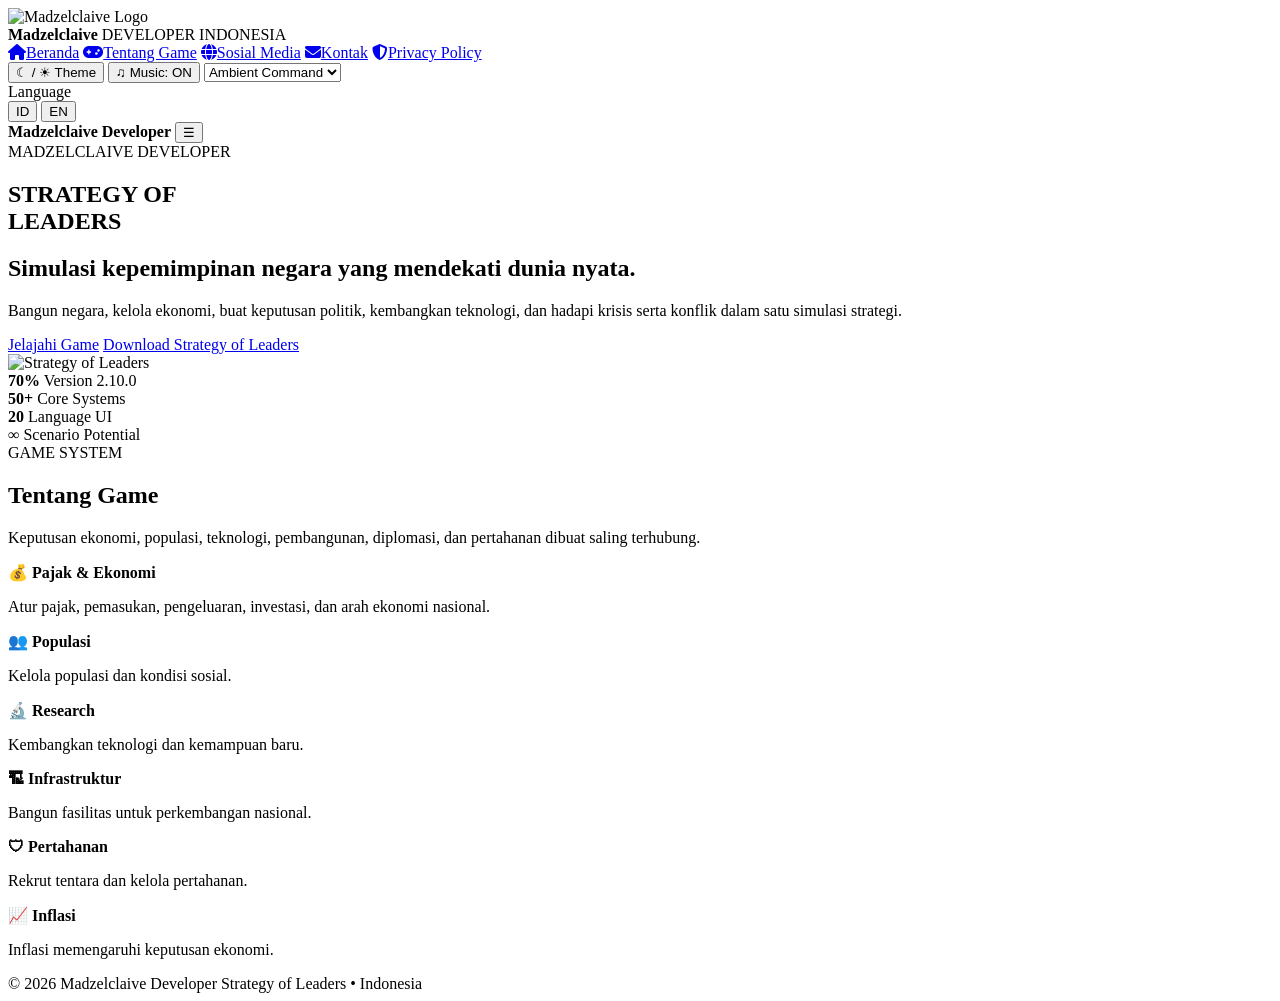
==== index.html @ ca3bf8fb "Add files via upload" ====
<!DOCTYPE html>
<html lang="id">
<head>
    <meta charset="utf-8">
    <meta name="viewport" content="width=device-width, initial-scale=1.0">
    <meta name="theme-color" content="#05080d">
    <meta name="description" content="Madzelclaive Developer — Strategy of Leaders">
    <!-- FIX: rel icon harusnya 'icon' bukan 'stylesheet' -->
    <link rel="icon" href="md.png" type="image/png">
    
    <title>Beranda — Madzelclaive Developer</title>
    <link rel="stylesheet" href="https://cdnjs.cloudflare.com/ajax/libs/font-awesome/6.5.1/css/all.min.css">
    <link rel="stylesheet" href="style.css">
</head>
<body>

    <!-- SIDEBAR -->
    <aside class="sidebar" id="sidebar">
        <div class="brand">
            <img src="md.png" alt="Madzelclaive Logo">
            <div>
                <strong>Madzelclaive</strong>
                <span>DEVELOPER INDONESIA</span>
            </div>
        </div>

<nav class="nav">
    <a href="index.html">
      <i class="fas fa-home"></i><span>Beranda</span></a>
      
    <a href="game.html">
      <i class="fas fa-gamepad"></i><span>Tentang Game</span></a>
      
    <a href="social.html">
      <i class="fas fa-globe"></i><span>Sosial Media</span></a>
      
    <a href="contact.html">
      <i class="fas fa-envelope"></i><span>Kontak</span></a>
      
    <a href="privacy.html">
      <i class="fas fa-shield-alt"></i><span>Privacy Policy</span></a>
</nav>

        <div class="side-tools">
            <button class="tool" id="themeBtn">
                ☾ / ☀ <span>Theme</span>
            </button>
            
            <button class="tool" id="musicBtn">
                ♫ Music: ON
            </button>
            
            <select class="tool" id="musicSelect">
                <option value="assets/ambient-01.wav">Ambient Command</option>
                <option value="assets/ambient-02.wav">Strategic Horizon</option>
            </select>
            
            <div class="tool">
                <span>Language</span>
                <div class="lang">
                    <button data-lang="id">ID</button>
                    <button data-lang="en">EN</button>
                </div>
            </div>
        </div>
    </aside>

    <!-- MOBILE HEADER -->
    <div class="mobile-top">
        <strong>Madzelclaive Developer</strong>
        <button class="hamb" id="menuBtn">☰</button>
    </div>

    <!-- MAIN CONTENT -->
    <main class="main">
        <div class="page">
            
            <!-- HERO SECTION -->
            <section class="hero">
                <div class="reveal">
                    <div class="kicker">MADZELCLAIVE DEVELOPER</div>
                    <h1>STRATEGY OF<br>LEADERS</h1>
                    <h2>Simulasi kepemimpinan negara yang mendekati dunia nyata.</h2>
                    <p>
                        Bangun negara, kelola ekonomi, buat keputusan politik, kembangkan teknologi, 
                        dan hadapi krisis serta konflik dalam satu simulasi strategi.
                    </p>
               <div class="actions">
                  <a class="btn" href="game.html">Jelajahi Game</a>
                  <a  href="assets/Strategy of Leaders.apk" download class="btn secondary">
                      Download Strategy of Leaders
                  </a>
              </div>
                </div>

                <div class="reveal">
                    <img class="hero-logo" src="assets/game-logo.svg" alt="Strategy of Leaders">
                </div>
            </section>

            <!-- STATS -->
            <div class="stats reveal">
                <div class="stat">
                    <strong>70%</strong>
                    <span>Version 2.10.0</span>
                </div>
                <div class="stat">
                    <strong>50+</strong>
                    <span>Core Systems</span>
                </div>
                <div class="stat">
                    <strong>20</strong>
                    <span>Language UI</span>
                </div>
                <div class="stat">
                    <strong>∞</strong>
                    <span>Scenario Potential</span>
                </div>
            </div>

            <!-- GAME SYSTEM -->
            <section class="section reveal">
                <div class="section-head">
                    <div>
                        <div class="kicker">GAME SYSTEM</div>
                        <h2 data-i18n="game">Tentang Game</h2>
                    </div>
                    <p>
                        Keputusan ekonomi, populasi, teknologi, pembangunan, diplomasi, 
                        dan pertahanan dibuat saling terhubung.
                    </p>
                </div>

                <div class="features">
                    <div class="feature">
                        <strong>💰 Pajak & Ekonomi</strong>
                        <p>Atur pajak, pemasukan, pengeluaran, investasi, dan arah ekonomi nasional.</p>
                    </div>
                    <div class="feature">
                        <strong>👥 Populasi</strong>
                        <p>Kelola populasi dan kondisi sosial.</p>
                    </div>
                    <div class="feature">
                        <strong>🔬 Research</strong>
                        <p>Kembangkan teknologi dan kemampuan baru.</p>
                    </div>
                    <div class="feature">
                        <strong>🏗 Infrastruktur</strong>
                        <p>Bangun fasilitas untuk perkembangan nasional.</p>
                    </div>
                    <div class="feature">
                        <strong>🛡 Pertahanan</strong>
                        <p>Rekrut tentara dan kelola pertahanan.</p>
                    </div>
                    <div class="feature">
                        <strong>📈 Inflasi</strong>
                        <p>Inflasi memengaruhi keputusan ekonomi.</p>
                    </div>
                </div>
            </section>

        </div>

        <!-- FOOTER -->
        <footer class="footer">
            <span>© <span id="year"></span> Madzelclaive Developer</span>
            <span>Strategy of Leaders • Indonesia</span>
        </footer>
    </main>

    <!-- TOAST & AUDIO -->
    <div id="toast" class="toast"></div>
    <audio id="bgMusic" loop preload="auto" src="assets/ambient-01.wav"></audio>

    <script src="script.js"></script>
    <script>
  const currentPage = window.location.pathname.split("/").pop(); 
  const navLinks = document.querySelectorAll(".nav a");
  
  navLinks.forEach(link => {
    const linkPage = link.getAttribute("href");
    if(linkPage === currentPage || (currentPage === "" && linkPage === "index.html")){
      link.classList.add("active");
    }
  });

  // biar tahun footer jalan
  document.getElementById('year').textContent = new Date().getFullYear();
</script>
</body>
</html>
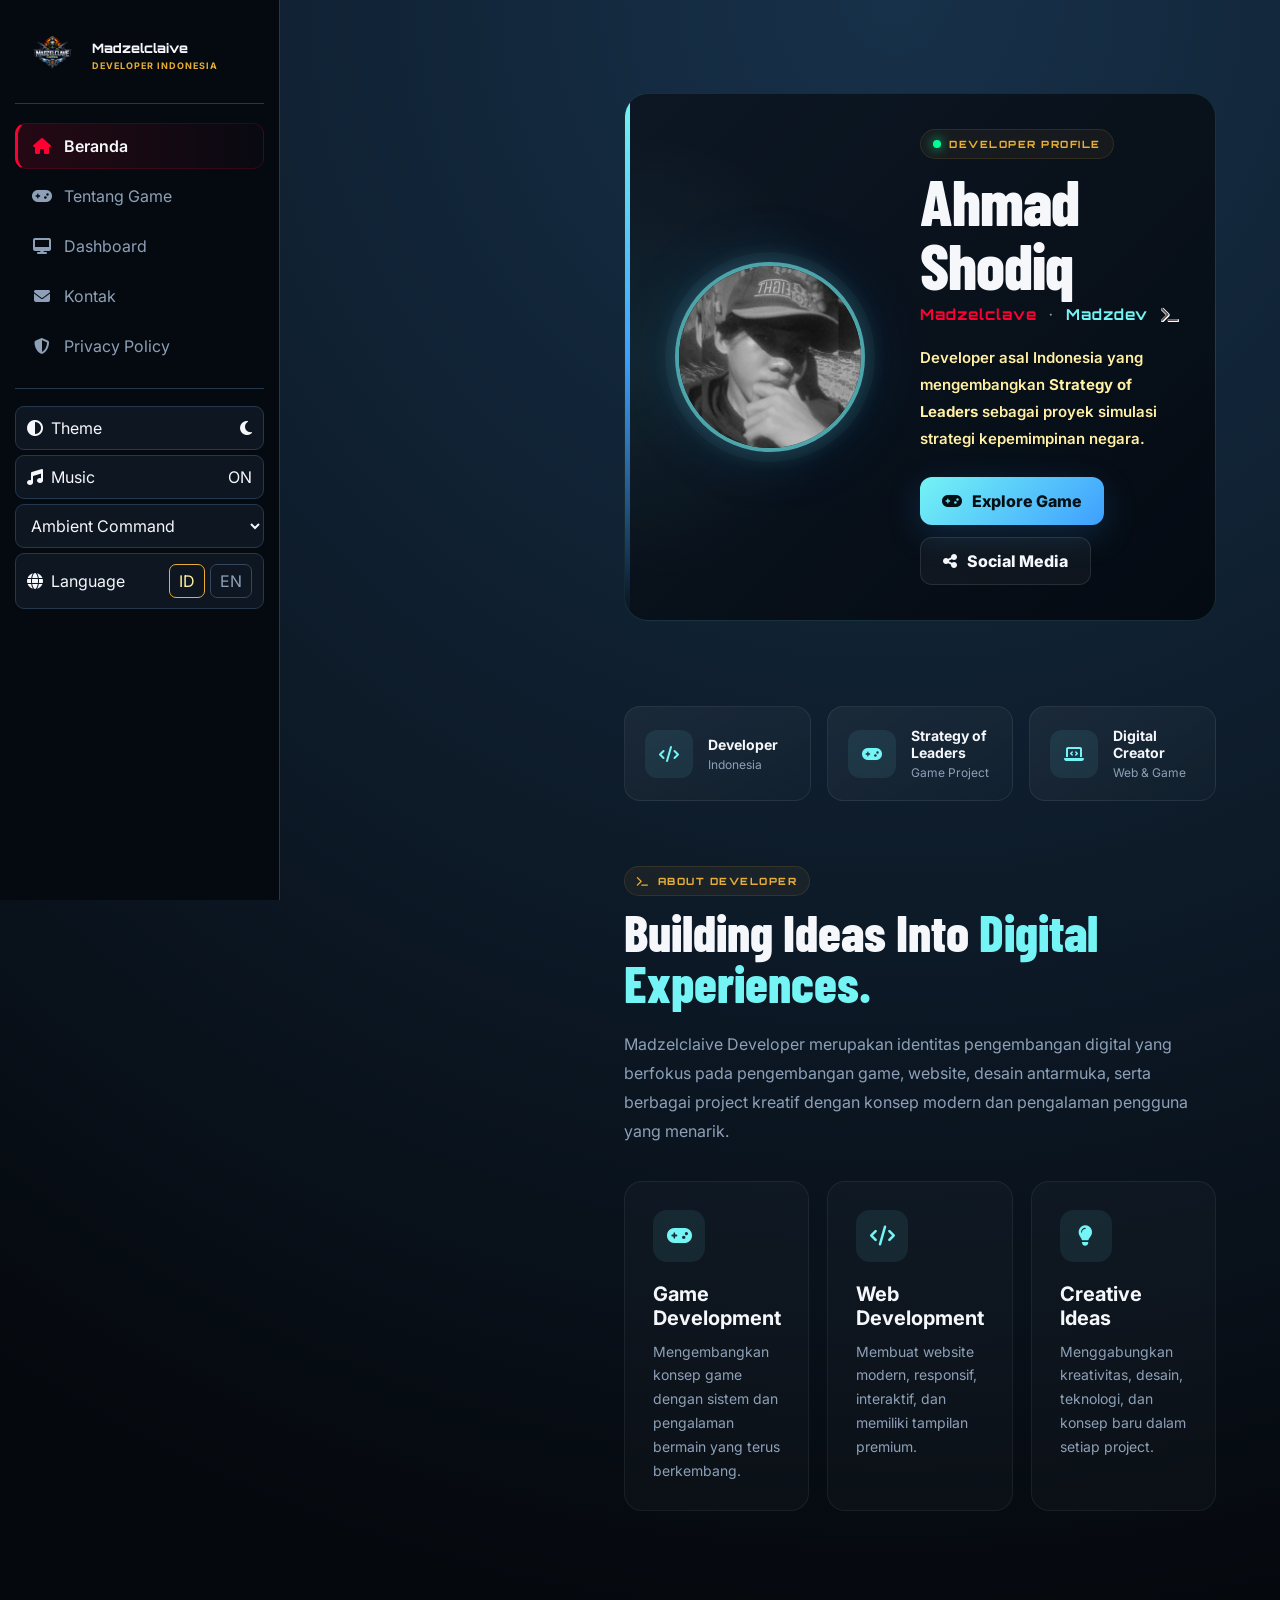
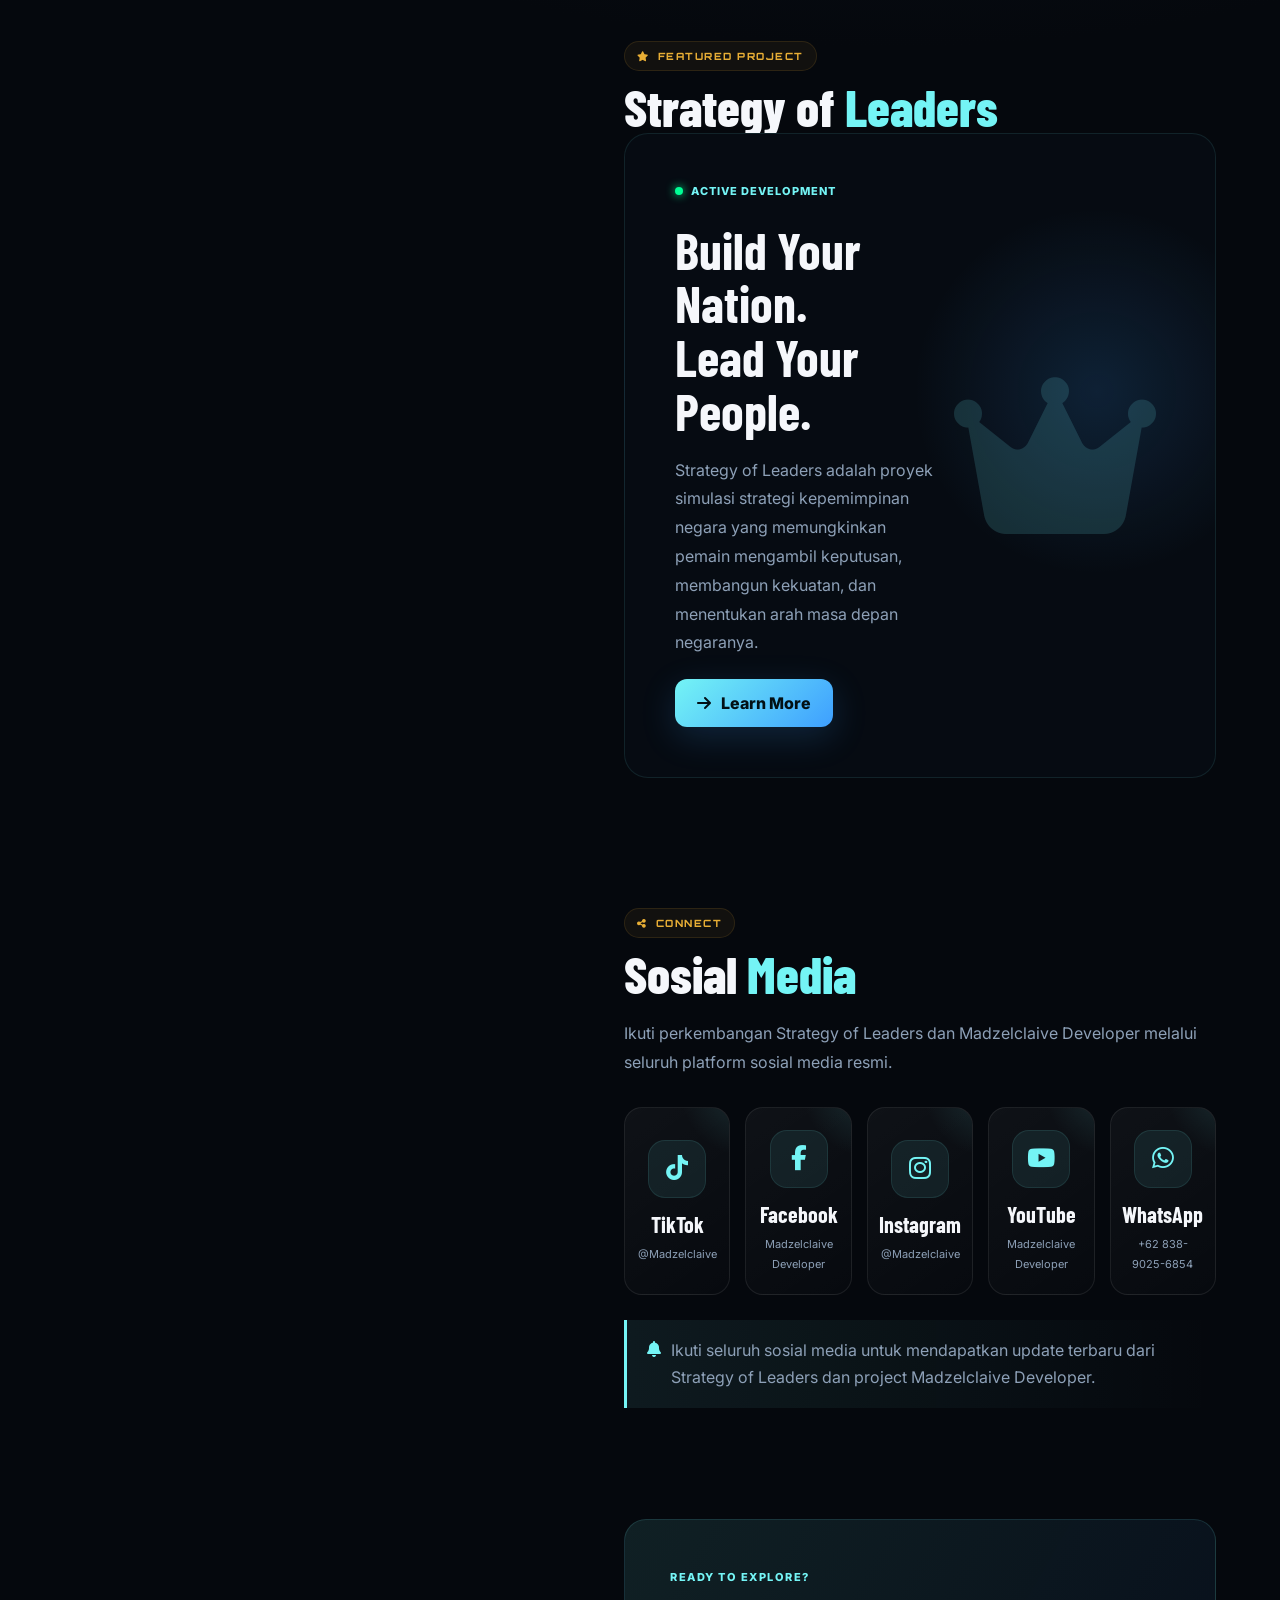
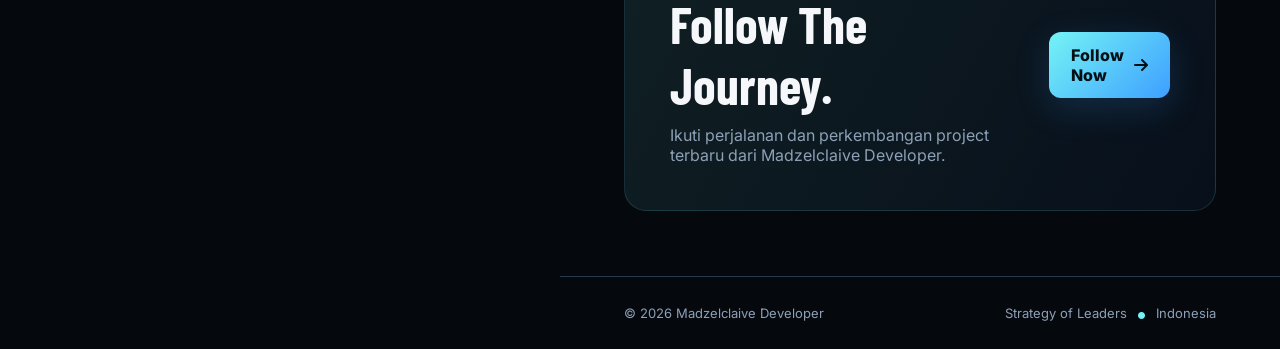
==== commit 6607acd0: "Add files via upload" ====
--- a/index.html
+++ b/index.html
@@ -1,191 +1,1105 @@
 <!DOCTYPE html>
 <html lang="id">
 <head>
+
     <meta charset="utf-8">
-    <meta name="viewport" content="width=device-width, initial-scale=1.0">
+    <meta
+        name="viewport"
+        content="width=device-width, initial-scale=1.0"
+    >
+
     <meta name="theme-color" content="#05080d">
-    <meta name="description" content="Madzelclaive Developer — Strategy of Leaders">
-    <!-- FIX: rel icon harusnya 'icon' bukan 'stylesheet' -->
-    <link rel="icon" href="md.png" type="image/png">
-    
-    <title>Beranda — Madzelclaive Developer</title>
-    <link rel="stylesheet" href="https://cdnjs.cloudflare.com/ajax/libs/font-awesome/6.5.1/css/all.min.css">
+
+    <!-- =========================
+         SEO
+    ========================== -->
+    <meta
+        name="description"
+        content="Developer asal Indonesia yang mengembangkan Strategy of Leaders sebagai proyek simulasi strategi kepemimpinan negara."
+    >
+
+    <meta
+        name="author"
+        content="Madzelclaive Developer"
+    >
+
+    <!-- =========================
+         FAVICON
+    ========================== -->
+    <link
+        rel="icon"
+        href="https://madzelclave.netlify.app/favicon.ico"
+        type="image/x-icon"
+    >
+
+    <link
+        rel="shortcut icon"
+        href="https://madzelclave.netlify.app/favicon.ico"
+        type="image/x-icon"
+    >
+
+    <link
+        rel="apple-touch-icon"
+        href="https://madzelclave.netlify.app/md.png"
+    >
+
+    <!-- =========================
+         OPEN GRAPH
+    ========================== -->
+    <meta property="og:type" content="website">
+
+    <meta
+        property="og:url"
+        content="https://madzelclave.netlify.app/"
+    >
+
+    <meta
+        property="og:title"
+        content="Madzelclaive Developer"
+    >
+
+    <meta
+        property="og:description"
+        content="Developer Strategy of Leaders - Simulasi strategi kepemimpinan negara"
+    >
+
+    <meta
+        property="og:image"
+        content="https://madzelclave.netlify.app/md.png"
+    >
+
+    <meta property="og:image:width" content="1080">
+    <meta property="og:image:height" content="1080">
+
+    <meta
+        property="og:site_name"
+        content="Madzelclaive Developer"
+    >
+
+    <!-- =========================
+         TWITTER CARD
+    ========================== -->
+    <meta
+        name="twitter:card"
+        content="summary_large_image"
+    >
+
+    <meta
+        name="twitter:title"
+        content="Madzelclaive Developer"
+    >
+
+    <meta
+        name="twitter:description"
+        content="Developer Strategy of Leaders - Simulasi strategi kepemimpinan negara"
+    >
+
+    <meta
+        name="twitter:image"
+        content="https://madzelclave.netlify.app/md.png"
+    >
+
+    <title>
+        Madzelclaive Developer — Indonesia Game Developer
+    </title>
+
+    <!-- =========================
+         FONT AWESOME
+    ========================== -->
+    <link
+        rel="stylesheet"
+        href="https://cdnjs.cloudflare.com/ajax/libs/font-awesome/6.5.1/css/all.min.css"
+    >
+
+    <!-- =========================
+         CSS
+    ========================== -->
     <link rel="stylesheet" href="style.css">
+
 </head>
+
+
 <body>
 
-    <!-- SIDEBAR -->
-    <aside class="sidebar" id="sidebar">
-        <div class="brand">
-            <img src="md.png" alt="Madzelclaive Logo">
-            <div>
-                <strong>Madzelclaive</strong>
-                <span>DEVELOPER INDONESIA</span>
+
+    <!-- =========================
+         APPLICATION WRAPPER
+    ========================== -->
+    <div class="app">
+
+
+        <!-- =========================
+             SIDEBAR
+        ========================== -->
+        <aside
+            class="sidebar"
+            id="sidebar"
+        >
+
+
+            <!-- BRAND -->
+            <div class="brand">
+
+                <img
+                    src="md.png"
+                    alt="Madzelclaive Logo"
+                >
+
+                <div>
+
+                    <strong>
+                        Madzelclaive
+                    </strong>
+
+                    <span>
+                        DEVELOPER INDONESIA
+                    </span>
+
+                </div>
+
             </div>
-        </div>
-
-<nav class="nav">
-    <a href="index.html">
-      <i class="fas fa-home"></i><span>Beranda</span></a>
-      
-    <a href="game.html">
-      <i class="fas fa-gamepad"></i><span>Tentang Game</span></a>
-      
-    <a href="social.html">
-      <i class="fas fa-globe"></i><span>Sosial Media</span></a>
-      
-    <a href="contact.html">
-      <i class="fas fa-envelope"></i><span>Kontak</span></a>
-      
-    <a href="privacy.html">
-      <i class="fas fa-shield-alt"></i><span>Privacy Policy</span></a>
-</nav>
-
-        <div class="side-tools">
-            <button class="tool" id="themeBtn">
-                ☾ / ☀ <span>Theme</span>
-            </button>
-            
-            <button class="tool" id="musicBtn">
-                ♫ Music: ON
-            </button>
-            
-            <select class="tool" id="musicSelect">
-                <option value="assets/ambient-01.wav">Ambient Command</option>
-                <option value="assets/ambient-02.wav">Strategic Horizon</option>
-            </select>
-            
-            <div class="tool">
-                <span>Language</span>
-                <div class="lang">
-                    <button data-lang="id">ID</button>
-                    <button data-lang="en">EN</button>
+
+
+            <!-- NAVIGATION -->
+            <nav class="nav">
+
+                <a
+                    href="index.html"
+                    class="active"
+                >
+                    <i class="fas fa-home"></i>
+                    <span>Beranda</span>
+                </a>
+
+
+                <a href="game.html">
+
+                    <i class="fas fa-gamepad"></i>
+
+                    <span>
+                        Tentang Game
+                    </span>
+
+                </a>
+
+
+                <a href="dashboard.html">
+
+                    <i class="fas fa-desktop"></i>
+
+                    <span>
+                        Dashboard
+                    </span>
+
+                </a>
+
+
+                <a href="contact.html">
+
+                    <i class="fas fa-envelope"></i>
+
+                    <span>
+                        Kontak
+                    </span>
+
+                </a>
+
+
+                <a href="privacy.html">
+
+                    <i class="fas fa-shield-alt"></i>
+
+                    <span>
+                        Privacy Policy
+                    </span>
+
+                </a>
+
+            </nav>
+
+
+            <!-- SIDEBAR TOOLS -->
+            <div class="side-tools">
+
+
+                <!-- THEME -->
+                <button
+                    class="tool"
+                    id="themeBtn"
+                    type="button"
+                >
+
+                    <span>
+                        <i class="fas fa-circle-half-stroke"></i>
+                        Theme
+                    </span>
+
+                    <i class="fas fa-moon"></i>
+
+                </button>
+
+
+                <!-- MUSIC -->
+                <button
+                    class="tool"
+                    id="musicBtn"
+                    type="button"
+                >
+
+                    <span>
+                        <i class="fas fa-music"></i>
+                        Music
+                    </span>
+
+                    <span id="musicStatus">
+                        ON
+                    </span>
+
+                </button>
+
+
+                <!-- MUSIC SELECT -->
+                <select
+                    class="tool music-select"
+                    id="musicSelect"
+                    aria-label="Pilih musik"
+                >
+
+                    <option value="assets/ambient-01.wav">
+                        Ambient Command
+                    </option>
+
+                    <option value="assets/ambient-02.wav">
+                        Strategic Horizon
+                    </option>
+
+                </select>
+
+
+                <!-- LANGUAGE -->
+                <div class="tool language-tool">
+
+                    <span>
+                        <i class="fas fa-globe"></i>
+                        Language
+                    </span>
+
+
+                    <div class="lang">
+
+                        <button
+                            type="button"
+                            data-lang="id"
+                            class="active-lang"
+                        >
+                            ID
+                        </button>
+
+
+                        <button
+                            type="button"
+                            data-lang="en"
+                        >
+                            EN
+                        </button>
+
+                    </div>
+
                 </div>
+
+
             </div>
-        </div>
-    </aside>
-
-    <!-- MOBILE HEADER -->
-    <div class="mobile-top">
-        <strong>Madzelclaive Developer</strong>
-        <button class="hamb" id="menuBtn">☰</button>
+
+        </aside>
+
+
+        <!-- =========================
+             MAIN CONTENT
+        ========================== -->
+        <main class="main">
+
+
+            <!-- =========================
+                 MOBILE HEADER
+            ========================== -->
+            <header class="mobile-top">
+
+
+                <div class="mobile-brand">
+
+                    <img
+                        src="md.png"
+                        alt="Madzelclaive Logo"
+                    >
+
+                    <strong>
+                        Madzelclaive Developer
+                    </strong>
+
+                </div>
+
+
+                <button
+                    class="hamb"
+                    id="menuBtn"
+                    type="button"
+                    aria-label="Buka menu"
+                >
+
+                    <i class="fas fa-bars"></i>
+
+                </button>
+
+
+            </header>
+
+
+            <!-- =========================
+                 PAGE CONTENT
+            ========================== -->
+            <div class="page">
+
+
+                <!-- =========================
+                     PROFILE
+                ========================== -->
+                <section
+                    class="section reveal profile-section"
+                >
+
+                    <div class="profile">
+
+
+                        <!-- PROFILE IMAGE -->
+                        <div class="profile-image-wrapper">
+
+                            <div class="profile-glow"></div>
+
+                            <img
+                                class="dev-logo"
+                                src="assets/madz.png"
+                                alt="Madzelclaive Developer"
+                            >
+
+                        </div>
+
+
+                        <!-- PROFILE CONTENT -->
+                        <div class="profile-content">
+
+
+                            <div class="kicker">
+
+                                <span class="status-dot"></span>
+
+                                DEVELOPER PROFILE
+
+                            </div>
+
+
+                            <h1>
+                                Ahmad Shodiq
+                            </h1>
+
+
+                            <h3 class="dev-title">
+
+                                <span class="title-red">
+                                    Madzelclave
+                                </span>
+
+                                <span class="title-divider">
+                                    •
+                                </span>
+
+                                <span class="title-cyan">
+                                    Madzdev
+                                </span>
+
+                                <i
+                                    id="dev"
+                                    class="fas fa-terminal"
+                                ></i>
+
+                            </h3>
+
+
+                            <p class="dev-desc">
+
+                                Developer asal Indonesia yang mengembangkan
+                                <strong>Strategy of Leaders</strong>
+                                sebagai proyek simulasi strategi kepemimpinan negara.
+
+                            </p>
+
+
+                            <!-- ACTIONS -->
+                            <div class="profile-actions">
+
+
+                                <a
+                                    href="game.html"
+                                    class="btn-primary"
+                                >
+
+                                    <i class="fas fa-gamepad"></i>
+
+                                    Explore Game
+
+                                </a>
+
+
+                                <a
+                                    href="#social"
+                                    class="btn-secondary"
+                                >
+
+                                    <i class="fas fa-share-nodes"></i>
+
+                                    Social Media
+
+                                </a>
+
+
+                            </div>
+
+
+                        </div>
+
+                    </div>
+
+                </section>
+
+
+                <!-- =========================
+                     STATS
+                ========================== -->
+                <section class="stats reveal">
+
+
+                    <div class="stat-card">
+
+                        <div class="stat-icon">
+
+                            <i class="fas fa-code"></i>
+
+                        </div>
+
+
+                        <div>
+
+                            <strong>
+                                Developer
+                            </strong>
+
+                            <span>
+                                Indonesia
+                            </span>
+
+                        </div>
+
+                    </div>
+
+
+                    <div class="stat-card">
+
+                        <div class="stat-icon">
+
+                            <i class="fas fa-gamepad"></i>
+
+                        </div>
+
+
+                        <div>
+
+                            <strong>
+                                Strategy of Leaders
+                            </strong>
+
+                            <span>
+                                Game Project
+                            </span>
+
+                        </div>
+
+                    </div>
+
+
+                    <div class="stat-card">
+
+                        <div class="stat-icon">
+
+                            <i class="fas fa-laptop-code"></i>
+
+                        </div>
+
+
+                        <div>
+
+                            <strong>
+                                Digital Creator
+                            </strong>
+
+                            <span>
+                                Web & Game
+                            </span>
+
+                        </div>
+
+                    </div>
+
+
+                </section>
+
+
+                <!-- =========================
+                     ABOUT
+                ========================== -->
+                <section
+                    class="section reveal about-section"
+                >
+
+
+                    <div class="kicker">
+
+                        <i class="fas fa-terminal"></i>
+
+                        ABOUT DEVELOPER
+
+                    </div>
+
+
+                    <h2>
+
+                        Building Ideas Into
+
+                        <span>
+                            Digital Experiences.
+                        </span>
+
+                    </h2>
+
+
+                    <p class="about-text">
+
+                        Madzelclaive Developer merupakan identitas
+                        pengembangan digital yang berfokus pada
+                        pengembangan game, website, desain antarmuka,
+                        serta berbagai project kreatif dengan konsep
+                        modern dan pengalaman pengguna yang menarik.
+
+                    </p>
+
+
+                    <!-- FEATURES -->
+                    <div class="feature-grid">
+
+
+                        <div class="feature-card">
+
+                            <div class="feature-icon">
+
+                                <i class="fas fa-gamepad"></i>
+
+                            </div>
+
+
+                            <h3>
+                                Game Development
+                            </h3>
+
+
+                            <p>
+
+                                Mengembangkan konsep game dengan sistem
+                                dan pengalaman bermain yang terus berkembang.
+
+                            </p>
+
+                        </div>
+
+
+                        <div class="feature-card">
+
+                            <div class="feature-icon">
+
+                                <i class="fas fa-code"></i>
+
+                            </div>
+
+
+                            <h3>
+                                Web Development
+                            </h3>
+
+
+                            <p>
+
+                                Membuat website modern, responsif,
+                                interaktif, dan memiliki tampilan premium.
+
+                            </p>
+
+                        </div>
+
+
+                        <div class="feature-card">
+
+                            <div class="feature-icon">
+
+                                <i class="fas fa-lightbulb"></i>
+
+                            </div>
+
+
+                            <h3>
+                                Creative Ideas
+                            </h3>
+
+
+                            <p>
+
+                                Menggabungkan kreativitas, desain,
+                                teknologi, dan konsep baru dalam
+                                setiap project.
+
+                            </p>
+
+                        </div>
+
+
+                    </div>
+
+
+                </section>
+
+
+                <!-- =========================
+                     FEATURED PROJECT
+                ========================== -->
+                <section class="section reveal">
+
+
+                    <div class="kicker">
+
+                        <i class="fas fa-star"></i>
+
+                        FEATURED PROJECT
+
+                    </div>
+
+
+                    <h2>
+
+                        Strategy of
+
+                        <span>
+                            Leaders
+                        </span>
+
+                    </h2>
+
+
+                    <div class="project-card">
+
+
+                        <div class="project-info">
+
+
+                            <div class="project-status">
+
+                                <span></span>
+
+                                ACTIVE DEVELOPMENT
+
+                            </div>
+
+
+                            <h3>
+
+                                Build Your Nation.<br>
+
+                                Lead Your People.
+
+                            </h3>
+
+
+                            <p>
+
+                                Strategy of Leaders adalah proyek
+                                simulasi strategi kepemimpinan negara
+                                yang memungkinkan pemain mengambil
+                                keputusan, membangun kekuatan, dan
+                                menentukan arah masa depan negaranya.
+
+                            </p>
+
+
+                            <a
+                                href="game.html"
+                                class="btn-primary"
+                            >
+
+                                <i class="fas fa-arrow-right"></i>
+
+                                Learn More
+
+                            </a>
+
+
+                        </div>
+
+
+                        <div class="project-logo">
+
+                            <i class="fas fa-crown"></i>
+
+                        </div>
+
+
+                    </div>
+
+
+                </section>
+
+
+                <!-- =========================
+                     SOCIAL MEDIA
+                ========================== -->
+                <section
+                    class="section reveal social-section"
+                    id="social"
+                >
+
+
+                    <div class="kicker">
+
+                        <i class="fas fa-share-nodes"></i>
+
+                        CONNECT
+
+                    </div>
+
+
+                    <h2>
+
+                        Sosial
+
+                        <span>
+                            Media
+                        </span>
+
+                    </h2>
+
+
+                    <p class="social-desc">
+
+                        Ikuti perkembangan Strategy of Leaders
+                        dan Madzelclaive Developer melalui seluruh
+                        platform sosial media resmi.
+
+                    </p>
+
+
+                    <div class="socials">
+
+
+                        <!-- TIKTOK -->
+                        <a
+                            class="social"
+                            href="https://tiktok.com/@Madzelclaive"
+                            target="_blank"
+                            rel="noopener noreferrer"
+                        >
+
+                            <i class="fab fa-tiktok"></i>
+
+                            <div class="social-info">
+
+                                <b>
+                                    TikTok
+                                </b>
+
+                                <small>
+                                    @Madzelclaive
+                                </small>
+
+                            </div>
+
+                        </a>
+
+
+                        <!-- FACEBOOK -->
+                        <a
+                            class="social"
+                            href="https://www.facebook.com/MadzELpecador"
+                            target="_blank"
+                            rel="noopener noreferrer"
+                        >
+
+                            <i class="fab fa-facebook-f"></i>
+
+                            <div class="social-info">
+
+                                <b>
+                                    Facebook
+                                </b>
+
+                                <small>
+                                    Madzelclaive Developer
+                                </small>
+
+                            </div>
+
+                        </a>
+
+
+                        <!-- INSTAGRAM -->
+                        <a
+                            class="social"
+                            href="https://www.instagram.com/madzelclaive"
+                            target="_blank"
+                            rel="noopener noreferrer"
+                        >
+
+                            <i class="fab fa-instagram"></i>
+
+                            <div class="social-info">
+
+                                <b>
+                                    Instagram
+                                </b>
+
+                                <small>
+                                    @Madzelclaive
+                                </small>
+
+                            </div>
+
+                        </a>
+
+
+                        <!-- YOUTUBE -->
+                        <a
+                            class="social"
+                            href="https://www.youtube.com/@MadzExcode"
+                            target="_blank"
+                            rel="noopener noreferrer"
+                        >
+
+                            <i class="fab fa-youtube"></i>
+
+                            <div class="social-info">
+
+                                <b>
+                                    YouTube
+                                </b>
+
+                                <small>
+                                    Madzelclaive Developer
+                                </small>
+
+                            </div>
+
+                        </a>
+
+
+                        <!-- WHATSAPP -->
+                        <a
+                            class="social"
+                            href="https://wa.me/6283890256854"
+                            target="_blank"
+                            rel="noopener noreferrer"
+                        >
+
+                            <i class="fab fa-whatsapp"></i>
+
+                            <div class="social-info">
+
+                                <b>
+                                    WhatsApp
+                                </b>
+
+                                <small>
+                                    +62 838-9025-6854
+                                </small>
+
+                            </div>
+
+                        </a>
+
+
+                    </div>
+
+
+                    <p class="notice">
+
+                        <i class="fas fa-bell"></i>
+
+                        Ikuti seluruh sosial media untuk mendapatkan
+                        update terbaru dari Strategy of Leaders dan
+                        project Madzelclaive Developer.
+
+                    </p>
+
+
+                </section>
+
+
+                <!-- =========================
+                     FINAL CTA
+                ========================== -->
+                <section class="final-cta reveal">
+
+
+                    <div>
+
+                        <span>
+                            READY TO EXPLORE?
+                        </span>
+
+
+                        <h2>
+                            Follow The Journey.
+                        </h2>
+
+
+                        <p>
+
+                            Ikuti perjalanan dan perkembangan project
+                            terbaru dari Madzelclaive Developer.
+
+                        </p>
+
+
+                    </div>
+
+
+                    <a
+                        href="#social"
+                        class="btn-primary"
+                    >
+
+                        Follow Now
+
+                        <i class="fas fa-arrow-right"></i>
+
+                    </a>
+
+
+                </section>
+
+
+            </div>
+
+
+            <!-- =========================
+                 FOOTER
+            ========================== -->
+            <footer class="footer">
+
+
+                <span>
+
+                    ©
+
+                    <span id="year"></span>
+
+                    Madzelclaive Developer
+
+                </span>
+
+
+                <span>
+
+                    Strategy of Leaders
+
+                    <i class="fas fa-circle"></i>
+
+                    Indonesia
+
+                </span>
+
+
+            </footer>
+
+
+        </main>
+
+
     </div>
 
-    <!-- MAIN CONTENT -->
-    <main class="main">
-        <div class="page">
-            
-            <!-- HERO SECTION -->
-            <section class="hero">
-                <div class="reveal">
-                    <div class="kicker">MADZELCLAIVE DEVELOPER</div>
-                    <h1>STRATEGY OF<br>LEADERS</h1>
-                    <h2>Simulasi kepemimpinan negara yang mendekati dunia nyata.</h2>
-                    <p>
-                        Bangun negara, kelola ekonomi, buat keputusan politik, kembangkan teknologi, 
-                        dan hadapi krisis serta konflik dalam satu simulasi strategi.
-                    </p>
-               <div class="actions">
-                  <a class="btn" href="game.html">Jelajahi Game</a>
-                  <a  href="assets/Strategy of Leaders.apk" download class="btn secondary">
-                      Download Strategy of Leaders
-                  </a>
-              </div>
-                </div>
-
-                <div class="reveal">
-                    <img class="hero-logo" src="assets/game-logo.svg" alt="Strategy of Leaders">
-                </div>
-            </section>
-
-            <!-- STATS -->
-            <div class="stats reveal">
-                <div class="stat">
-                    <strong>70%</strong>
-                    <span>Version 2.10.0</span>
-                </div>
-                <div class="stat">
-                    <strong>50+</strong>
-                    <span>Core Systems</span>
-                </div>
-                <div class="stat">
-                    <strong>20</strong>
-                    <span>Language UI</span>
-                </div>
-                <div class="stat">
-                    <strong>∞</strong>
-                    <span>Scenario Potential</span>
-                </div>
-            </div>
-
-            <!-- GAME SYSTEM -->
-            <section class="section reveal">
-                <div class="section-head">
-                    <div>
-                        <div class="kicker">GAME SYSTEM</div>
-                        <h2 data-i18n="game">Tentang Game</h2>
-                    </div>
-                    <p>
-                        Keputusan ekonomi, populasi, teknologi, pembangunan, diplomasi, 
-                        dan pertahanan dibuat saling terhubung.
-                    </p>
-                </div>
-
-                <div class="features">
-                    <div class="feature">
-                        <strong>💰 Pajak & Ekonomi</strong>
-                        <p>Atur pajak, pemasukan, pengeluaran, investasi, dan arah ekonomi nasional.</p>
-                    </div>
-                    <div class="feature">
-                        <strong>👥 Populasi</strong>
-                        <p>Kelola populasi dan kondisi sosial.</p>
-                    </div>
-                    <div class="feature">
-                        <strong>🔬 Research</strong>
-                        <p>Kembangkan teknologi dan kemampuan baru.</p>
-                    </div>
-                    <div class="feature">
-                        <strong>🏗 Infrastruktur</strong>
-                        <p>Bangun fasilitas untuk perkembangan nasional.</p>
-                    </div>
-                    <div class="feature">
-                        <strong>🛡 Pertahanan</strong>
-                        <p>Rekrut tentara dan kelola pertahanan.</p>
-                    </div>
-                    <div class="feature">
-                        <strong>📈 Inflasi</strong>
-                        <p>Inflasi memengaruhi keputusan ekonomi.</p>
-                    </div>
-                </div>
-            </section>
-
-        </div>
-
-        <!-- FOOTER -->
-        <footer class="footer">
-            <span>© <span id="year"></span> Madzelclaive Developer</span>
-            <span>Strategy of Leaders • Indonesia</span>
-        </footer>
-    </main>
-
-    <!-- TOAST & AUDIO -->
-    <div id="toast" class="toast"></div>
-    <audio id="bgMusic" loop preload="auto" src="assets/ambient-01.wav"></audio>
-
+
+    <!-- =========================
+         MOBILE OVERLAY
+    ========================== -->
+    <div
+        class="sidebar-overlay"
+        id="sidebarOverlay"
+    ></div>
+
+
+    <!-- =========================
+         TOAST
+    ========================== -->
+    <div
+        id="toast"
+        class="toast"
+        aria-live="polite"
+    ></div>
+
+
+    <!-- =========================
+         BACKGROUND MUSIC
+    ========================== -->
+    <audio
+        id="bgMusic"
+        loop
+        preload="auto"
+        src="assets/ambient-01.wav"
+    ></audio>
+
+
+    <!-- =========================
+         MAIN SCRIPT
+    ========================== -->
     <script src="script.js"></script>
+
+
+    <!-- =========================
+         PAGE SCRIPT
+    ========================== -->
     <script>
-  const currentPage = window.location.pathname.split("/").pop(); 
-  const navLinks = document.querySelectorAll(".nav a");
-  
-  navLinks.forEach(link => {
-    const linkPage = link.getAttribute("href");
-    if(linkPage === currentPage || (currentPage === "" && linkPage === "index.html")){
-      link.classList.add("active");
-    }
-  });
-
-  // biar tahun footer jalan
-  document.getElementById('year').textContent = new Date().getFullYear();
-</script>
+
+        document.getElementById("year").textContent =
+            new Date().getFullYear();
+
+
+        const currentPage =
+            window.location.pathname
+                .split("/")
+                .pop() || "index.html";
+
+
+        const navLinks =
+            document.querySelectorAll(".nav a");
+
+
+        navLinks.forEach(link => {
+
+            const linkPage =
+                link.getAttribute("href");
+
+
+            link.classList.toggle(
+                "active",
+                linkPage === currentPage
+            );
+
+        });
+
+    </script>
+
+
 </body>
 </html>
--- a/style.css
+++ b/style.css
@@ -0,0 +1,4380 @@
+/* =========================================
+   GOOGLE FONTS
+========================================= */
+
+@import url(
+    'https://fonts.googleapis.com/css2?family=Barlow+Condensed:wght@500;600;700;800&family=Inter:wght@400;500;600;700;800&family=Orbitron:wght@600;700;800&display=swap'
+);
+
+
+/* =========================================
+   ROOT
+========================================= */
+
+:root {
+
+    --bg: #05080d;
+
+    --panel: #0a121c;
+
+    --panel-soft: #0d1621;
+
+    --text: #f5f7fb;
+
+    --muted: #8da0b7;
+
+    --line: #26384d;
+
+    --cyan: #74f4f5;
+
+    --blue: #3e9fff;
+
+    --gold: #e8ae35;
+
+    --gold-light: #fff0a4;
+
+    --red: #ff0033;
+
+    --green: #00ff95;
+
+}
+
+
+/* =========================================
+   LIGHT MODE
+========================================= */
+
+body.light {
+
+    --bg: #edf2f6;
+
+    --panel: #ffffff;
+
+    --panel-soft: #f7f9fb;
+
+    --text: #101923;
+
+    --muted: #526273;
+
+    --line: #ccd6e0;
+
+}
+
+
+/* =========================================
+   RESET
+========================================= */
+
+* {
+
+    box-sizing: border-box;
+
+}
+
+html {
+
+    scroll-behavior: smooth;
+
+}
+
+body {
+
+    margin: 0;
+
+    min-width: 320px;
+
+    color: var(--text);
+
+    font-family:
+        "Inter",
+        Arial,
+        sans-serif;
+
+    background:
+        radial-gradient(
+            circle at 70% 0%,
+            #17314a,
+            var(--bg) 45%
+        );
+
+}
+
+body.light {
+
+    background:
+        #edf2f6;
+
+}
+
+a {
+
+    color: inherit;
+
+    text-decoration: none;
+
+}
+
+button,
+select {
+
+    font: inherit;
+
+}
+
+button {
+
+    cursor: pointer;
+
+}
+
+img {
+
+    max-width: 100%;
+
+}
+
+
+/* =========================================
+   APPLICATION LAYOUT
+========================================= */
+
+.app {
+
+    min-height: 100vh;
+
+    display: grid;
+
+    grid-template-columns:
+        280px minmax(0, 1fr);
+
+}
+
+.main {
+
+    min-width: 0;
+
+    grid-column: 2;
+
+}
+
+.page {
+
+    width: min(1400px, 100%);
+
+    margin: 0 auto;
+
+    padding:
+        28px
+        5vw
+        65px;
+
+}
+
+
+/* =========================================
+   SIDEBAR
+========================================= */
+
+.sidebar {
+
+    position: fixed;
+
+    inset:
+        0
+        auto
+        0
+        0;
+
+    width: 280px;
+
+    height: 100vh;
+
+    padding: 20px 15px;
+
+    overflow-y: auto;
+
+    background:
+        rgba(6, 10, 16, .96);
+
+    border-right:
+        1px solid var(--line);
+
+    backdrop-filter:
+        blur(15px);
+
+    z-index: 100;
+
+}
+
+body.light .sidebar {
+
+    background:
+        rgba(247, 249, 251, .96);
+
+}
+
+
+/* =========================================
+   BRAND
+========================================= */
+
+.brand {
+
+    display: flex;
+
+    align-items: center;
+
+    gap: 12px;
+
+    padding:
+        8px
+        10px
+        20px;
+
+    border-bottom:
+        1px solid var(--line);
+
+}
+
+.brand img {
+
+    width: 55px;
+
+    height: 55px;
+
+    object-fit: contain;
+
+}
+
+.brand strong {
+
+    display: block;
+
+    font-family:
+        "Orbitron",
+        sans-serif;
+
+    font-size: 13px;
+
+    font-weight: 800;
+
+}
+
+.brand span {
+
+    display: block;
+
+    margin-top: 4px;
+
+    color: var(--gold);
+
+    font-size: 9px;
+
+    font-weight: 700;
+
+    letter-spacing: 1px;
+
+}
+
+
+/* =========================================
+   NAVIGATION
+========================================= */
+
+.nav {
+
+    padding: 15px 0;
+
+}
+
+.nav a {
+
+    display: flex;
+
+    align-items: center;
+
+    gap: 12px;
+
+    padding:
+        12px
+        14px;
+
+    margin: 4px 0;
+
+    color: var(--muted);
+
+    border:
+        1px solid transparent;
+
+    border-left:
+        3px solid transparent;
+
+    border-radius: 11px;
+
+    transition:
+        background .25s ease,
+        color .25s ease,
+        border-color .25s ease,
+        transform .25s ease;
+
+}
+
+.nav a i {
+
+    width: 20px;
+
+    text-align: center;
+
+}
+
+.nav a:hover {
+
+    color: var(--text);
+
+    background:
+        rgba(255, 170, 0, .06);
+
+    border-color:
+        rgba(255, 170, 0, .18);
+
+    border-left-color:
+        #ffaa00;
+
+}
+
+.nav a.active {
+
+    color: var(--text);
+
+    font-weight: 600;
+
+    background:
+        linear-gradient(
+            90deg,
+            rgba(255, 0, 51, .13),
+            rgba(255, 0, 51, .02)
+        );
+
+    border-color:
+        rgba(255, 0, 51, .16);
+
+    border-left-color:
+        var(--red);
+
+}
+
+.nav a.active i {
+
+    color:
+        var(--red);
+
+}
+
+
+/* =========================================
+   SIDEBAR TOOLS
+========================================= */
+
+.side-tools {
+
+    padding-top: 12px;
+
+    border-top:
+        1px solid var(--line);
+
+}
+
+.tool {
+
+    width: 100%;
+
+    min-height: 44px;
+
+    display: flex;
+
+    align-items: center;
+
+    justify-content: space-between;
+
+    gap: 10px;
+
+    padding:
+        10px
+        11px;
+
+    margin: 5px 0;
+
+    color: var(--text);
+
+    background:
+        var(--panel-soft);
+
+    border:
+        1px solid var(--line);
+
+    border-radius: 9px;
+
+}
+
+.tool > span {
+
+    display: flex;
+
+    align-items: center;
+
+    gap: 8px;
+
+}
+
+.music-select {
+
+    cursor: pointer;
+
+    outline: none;
+
+}
+
+.language-tool {
+
+    align-items: center;
+
+}
+
+.lang {
+
+    display: flex;
+
+    gap: 5px;
+
+}
+
+.lang button {
+
+    padding:
+        6px
+        9px;
+
+    color: var(--muted);
+
+    background:
+        transparent;
+
+    border:
+        1px solid #33475e;
+
+    border-radius: 7px;
+
+    transition: .25s ease;
+
+}
+
+.lang button.active-lang {
+
+    color:
+        var(--gold-light);
+
+    border-color:
+        var(--gold);
+
+}
+
+
+/* =========================================
+   MOBILE HEADER
+========================================= */
+
+.mobile-top {
+
+    display: none;
+
+}
+
+.mobile-brand {
+
+    display: flex;
+
+    align-items: center;
+
+    gap: 10px;
+
+}
+
+.mobile-brand img {
+
+    width: 36px;
+
+    height: 36px;
+
+    object-fit: contain;
+
+}
+
+.mobile-brand strong {
+
+    font-family:
+        "Orbitron",
+        sans-serif;
+
+    font-size: 11px;
+
+}
+
+.hamb {
+
+    width: 42px;
+
+    height: 38px;
+
+    color: white;
+
+    background:
+        var(--panel-soft);
+
+    border:
+        1px solid var(--line);
+
+    border-radius: 9px;
+
+}
+
+
+/* =========================================
+   SECTION
+========================================= */
+
+.section {
+
+    padding:
+        65px
+        0;
+
+}
+
+.section h2 {
+
+    margin:
+        10px
+        0
+        0;
+
+    font-family:
+        "Barlow Condensed",
+        sans-serif;
+
+    font-size:
+        clamp(32px, 4vw, 52px);
+
+    line-height: 1;
+
+    font-weight: 800;
+
+}
+
+.section h2 span {
+
+    color:
+        var(--cyan);
+
+}
+
+
+/* =========================================
+   KICKER
+========================================= */
+
+.kicker {
+
+    width: max-content;
+
+    max-width: 100%;
+
+    display: inline-flex;
+
+    align-items: center;
+
+    gap: 8px;
+
+    padding:
+        8px
+        12px;
+
+    color:
+        var(--gold);
+
+    background:
+        rgba(232, 174, 53, .06);
+
+    border:
+        1px solid rgba(232, 174, 53, .12);
+
+    border-radius: 100px;
+
+    font-family:
+        "Orbitron",
+        sans-serif;
+
+    font-size: 10px;
+
+    font-weight: 800;
+
+    letter-spacing: 1.5px;
+
+}
+
+.status-dot {
+
+    width: 8px;
+
+    height: 8px;
+
+    display: inline-block;
+
+    border-radius: 50%;
+
+    background:
+        var(--green);
+
+    box-shadow:
+        0 0 12px var(--green);
+
+}
+
+
+/* =========================================
+   PROFILE
+========================================= */
+
+.profile {
+
+    position: relative;
+
+    display: grid;
+
+    grid-template-columns:
+        220px
+        minmax(0, 1fr);
+
+    align-items: center;
+
+    gap: 40px;
+
+    padding: 35px;
+
+    overflow: hidden;
+
+    background:
+        radial-gradient(
+            circle at 0% 50%,
+            rgba(116, 244, 245, .08),
+            transparent 35%
+        ),
+        linear-gradient(
+            135deg,
+            rgba(12, 22, 34, .95),
+            rgba(5, 10, 17, .95)
+        );
+
+    border:
+        1px solid rgba(116, 244, 245, .13);
+
+    border-radius: 24px;
+
+}
+
+body.light .profile {
+
+    background:
+        linear-gradient(
+            135deg,
+            rgba(255, 255, 255, .95),
+            rgba(240, 246, 250, .95)
+        );
+
+}
+
+.profile::before {
+
+    content: "";
+
+    position: absolute;
+
+    top: 0;
+
+    left: 0;
+
+    width: 5px;
+
+    height: 100%;
+
+    background:
+        linear-gradient(
+            to bottom,
+            var(--cyan),
+            var(--blue),
+            transparent
+        );
+
+}
+
+.profile-image-wrapper {
+
+    position: relative;
+
+    width: 220px;
+
+    height: 220px;
+
+    display: flex;
+
+    align-items: center;
+
+    justify-content: center;
+
+}
+
+.profile-glow {
+
+    position: absolute;
+
+    width: 190px;
+
+    height: 190px;
+
+    border-radius: 50%;
+
+    background:
+        radial-gradient(
+            circle,
+            rgba(116, 244, 245, .28),
+            rgba(62, 140, 255, .08) 45%,
+            transparent 70%
+        );
+
+    filter:
+        blur(20px);
+
+    animation:
+        profilePulse
+        3s
+        ease-in-out
+        infinite;
+
+}
+
+.dev-logo {
+
+    position: relative;
+
+    z-index: 2;
+
+    width: 190px;
+
+    height: 190px;
+
+    object-fit: cover;
+
+    border:
+        4px solid rgba(116, 244, 245, .65);
+
+    border-radius: 50%;
+
+    background:
+        #07111d;
+
+    box-shadow:
+        0 0 0 10px rgba(116, 244, 245, .04),
+        0 0 30px rgba(116, 244, 245, .18),
+        0 0 70px rgba(62, 140, 255, .12);
+
+    transition:
+        transform .35s ease,
+        box-shadow .35s ease;
+
+}
+
+.dev-logo:hover {
+
+    transform:
+        scale(1.04);
+
+    box-shadow:
+        0 0 0 13px rgba(116, 244, 245, .06),
+        0 0 40px rgba(116, 244, 245, .30),
+        0 0 100px rgba(62, 140, 255, .18);
+
+}
+
+.profile h1 {
+
+    margin:
+        10px
+        0
+        8px;
+
+    color:
+        var(--text);
+
+    font-family:
+        "Barlow Condensed",
+        sans-serif;
+
+    font-size:
+        clamp(42px, 5vw, 64px);
+
+    line-height: 1;
+
+    font-weight: 800;
+
+    letter-spacing:
+        -1px;
+
+}
+
+.dev-title {
+
+    margin:
+        0
+        0
+        20px;
+
+    font-family:
+        "Orbitron",
+        sans-serif;
+
+    font-size: 15px;
+
+    letter-spacing: 1px;
+
+}
+
+.title-red {
+
+    color:
+        var(--red);
+
+}
+
+.title-divider {
+
+    margin: 0 5px;
+
+    color:
+        var(--muted);
+
+}
+
+.title-cyan {
+
+    color:
+        var(--cyan);
+
+}
+
+#dev {
+
+    margin-left: 7px;
+
+    color:
+        #5e5454;
+
+    text-shadow:
+        -0.5px -0.5px 0 white,
+         0.5px -0.5px 0 white,
+        -0.5px  0.5px 0 white,
+         0.5px  0.5px 0 white;
+
+}
+
+.dev-desc {
+
+    max-width: 700px;
+
+    margin: 0;
+
+    color:
+        var(--gold-light);
+
+    font-size: 15px;
+
+    font-weight: 600;
+
+    line-height: 1.8;
+
+    text-shadow:
+        0 1px 0 rgba(0, 0, 0, .4);
+
+}
+
+.profile-actions {
+
+    display: flex;
+
+    flex-wrap: wrap;
+
+    gap: 12px;
+
+    margin-top: 25px;
+
+}
+
+
+/* =========================================
+   BUTTONS
+========================================= */
+
+.btn-primary,
+.btn-secondary {
+
+    display: inline-flex;
+
+    align-items: center;
+
+    justify-content: center;
+
+    gap: 10px;
+
+    min-height: 48px;
+
+    padding:
+        13px
+        22px;
+
+    border-radius: 12px;
+
+    font-weight: 800;
+
+    transition:
+        transform .25s ease,
+        box-shadow .25s ease,
+        background .25s ease;
+
+}
+
+.btn-primary {
+
+    color:
+        #021015;
+
+    background:
+        linear-gradient(
+            135deg,
+            var(--cyan),
+            var(--blue)
+        );
+
+    box-shadow:
+        0 10px 35px rgba(62, 159, 255, .18);
+
+}
+
+.btn-primary:hover {
+
+    transform:
+        translateY(-4px);
+
+    box-shadow:
+        0 18px 45px rgba(62, 159, 255, .30);
+
+}
+
+.btn-secondary {
+
+    color:
+        var(--text);
+
+    background:
+        rgba(255, 255, 255, .04);
+
+    border:
+        1px solid rgba(255, 255, 255, .10);
+
+}
+
+.btn-secondary:hover {
+
+    transform:
+        translateY(-4px);
+
+    background:
+        rgba(255, 255, 255, .08);
+
+}
+
+
+/* =========================================
+   STATS
+========================================= */
+
+.stats {
+
+    display: grid;
+
+    grid-template-columns:
+        repeat(3, minmax(0, 1fr));
+
+    gap: 16px;
+
+    margin-top: 20px;
+
+}
+
+.stat-card {
+
+    display: flex;
+
+    align-items: center;
+
+    gap: 15px;
+
+    padding: 20px;
+
+    background:
+        linear-gradient(
+            145deg,
+            rgba(255, 255, 255, .05),
+            rgba(255, 255, 255, .015)
+        );
+
+    border:
+        1px solid rgba(255, 255, 255, .07);
+
+    border-radius: 16px;
+
+    transition:
+        transform .25s ease,
+        border-color .25s ease;
+
+}
+
+body.light .stat-card {
+
+    background:
+        white;
+
+    border-color:
+        var(--line);
+
+}
+
+.stat-card:hover {
+
+    transform:
+        translateY(-5px);
+
+    border-color:
+        rgba(116, 244, 245, .25);
+
+}
+
+.stat-icon {
+
+    width: 48px;
+
+    height: 48px;
+
+    flex-shrink: 0;
+
+    display: flex;
+
+    align-items: center;
+
+    justify-content: center;
+
+    color:
+        var(--cyan);
+
+    background:
+        rgba(116, 244, 245, .08);
+
+    border-radius: 12px;
+
+}
+
+.stat-card strong,
+.stat-card span {
+
+    display: block;
+
+}
+
+.stat-card strong {
+
+    color:
+        var(--text);
+
+    font-size: 14px;
+
+}
+
+.stat-card span {
+
+    margin-top: 4px;
+
+    color:
+        var(--muted);
+
+    font-size: 12px;
+
+}
+
+
+/* =========================================
+   ABOUT
+========================================= */
+
+.about-text {
+
+    max-width: 750px;
+
+    margin:
+        22px
+        0
+        0;
+
+    color:
+        var(--muted);
+
+    line-height: 1.8;
+
+}
+
+.feature-grid {
+
+    display: grid;
+
+    grid-template-columns:
+        repeat(3, minmax(0, 1fr));
+
+    gap: 18px;
+
+    margin-top: 35px;
+
+}
+
+.feature-card {
+
+    padding: 28px;
+
+    background:
+        rgba(255, 255, 255, .025);
+
+    border:
+        1px solid rgba(255, 255, 255, .06);
+
+    border-radius: 18px;
+
+    transition:
+        transform .25s ease,
+        border-color .25s ease;
+
+}
+
+body.light .feature-card {
+
+    background:
+        white;
+
+    border-color:
+        var(--line);
+
+}
+
+.feature-card:hover {
+
+    transform:
+        translateY(-7px);
+
+    border-color:
+        rgba(116, 244, 245, .25);
+
+}
+
+.feature-icon {
+
+    width: 52px;
+
+    height: 52px;
+
+    display: flex;
+
+    align-items: center;
+
+    justify-content: center;
+
+    color:
+        var(--cyan);
+
+    background:
+        rgba(116, 244, 245, .08);
+
+    border-radius: 14px;
+
+    font-size: 20px;
+
+}
+
+.feature-card h3 {
+
+    margin:
+        20px
+        0
+        10px;
+
+    color:
+        var(--text);
+
+    font-size: 20px;
+
+}
+
+.feature-card p {
+
+    margin: 0;
+
+    color:
+        var(--muted);
+
+    font-size: 14px;
+
+    line-height: 1.7;
+
+}
+
+
+/* =========================================
+   PROJECT
+========================================= */
+
+.project-card {
+
+    position: relative;
+
+    overflow: hidden;
+
+    display: grid;
+
+    grid-template-columns:
+        1.1fr
+        .9fr;
+
+    min-height: 420px;
+
+    padding: 50px;
+
+    background:
+        radial-gradient(
+            circle at 80% 40%,
+            rgba(62, 159, 255, .15),
+            transparent 30%
+        ),
+        #060b12;
+
+    border:
+        1px solid rgba(116, 244, 245, .10);
+
+    border-radius: 24px;
+
+}
+
+body.light .project-card {
+
+    background:
+        linear-gradient(
+            135deg,
+            #ffffff,
+            #eef5f8
+        );
+
+}
+
+.project-info {
+
+    position: relative;
+
+    z-index: 2;
+
+}
+
+.project-status {
+
+    display: flex;
+
+    align-items: center;
+
+    gap: 8px;
+
+    color:
+        var(--cyan);
+
+    font-size: 11px;
+
+    font-weight: 800;
+
+    letter-spacing: 1px;
+
+}
+
+.project-status span {
+
+    width: 8px;
+
+    height: 8px;
+
+    border-radius: 50%;
+
+    background:
+        var(--green);
+
+    box-shadow:
+        0 0 10px var(--green);
+
+}
+
+.project-info h3 {
+
+    margin:
+        25px
+        0
+        18px;
+
+    color:
+        var(--text);
+
+    font-family:
+        "Barlow Condensed",
+        sans-serif;
+
+    font-size:
+        clamp(36px, 4vw, 62px);
+
+    line-height: 1.05;
+
+}
+
+.project-info p {
+
+    max-width: 620px;
+
+    margin: 0;
+
+    color:
+        var(--muted);
+
+    line-height: 1.8;
+
+}
+
+.project-info .btn-primary {
+
+    margin-top: 22px;
+
+}
+
+.project-logo {
+
+    display: flex;
+
+    align-items: center;
+
+    justify-content: center;
+
+    color:
+        rgba(116, 244, 245, .15);
+
+    font-size:
+        clamp(100px, 14vw, 180px);
+
+}
+
+
+/* =========================================
+   SOCIAL MEDIA
+========================================= */
+
+.social-desc {
+
+    max-width: 700px;
+
+    margin:
+        20px
+        0
+        0;
+
+    color:
+        var(--muted);
+
+    line-height: 1.8;
+
+}
+
+.socials {
+
+    display: grid;
+
+    grid-template-columns:
+        repeat(5, minmax(0, 1fr));
+
+    gap: 15px;
+
+    margin-top: 30px;
+
+}
+
+.social {
+
+    position: relative;
+
+    min-height: 155px;
+
+    display: flex;
+
+    flex-direction: column;
+
+    align-items: center;
+
+    justify-content: center;
+
+    padding:
+        22px
+        15px;
+
+    overflow: hidden;
+
+    text-align: center;
+
+    background:
+        linear-gradient(
+            145deg,
+            rgba(255, 255, 255, .045),
+            rgba(255, 255, 255, .012)
+        );
+
+    border:
+        1px solid rgba(255, 255, 255, .08);
+
+    border-radius: 18px;
+
+    transition:
+        transform .25s ease,
+        border-color .25s ease,
+        box-shadow .25s ease;
+
+}
+
+body.light .social {
+
+    background:
+        white;
+
+    border-color:
+        var(--line);
+
+}
+
+.social::before {
+
+    content: "";
+
+    position: absolute;
+
+    top: -90px;
+
+    right: -90px;
+
+    width: 140px;
+
+    height: 140px;
+
+    border-radius: 50%;
+
+    background:
+        radial-gradient(
+            circle,
+            rgba(116, 244, 245, .14),
+            transparent 70%
+        );
+
+}
+
+.social:hover {
+
+    transform:
+        translateY(-7px);
+
+    border-color:
+        rgba(116, 244, 245, .35);
+
+    box-shadow:
+        0 18px 40px rgba(0, 0, 0, .25);
+
+}
+
+.social > i {
+
+    position: relative;
+
+    z-index: 2;
+
+    width: 58px;
+
+    height: 58px;
+
+    display: flex;
+
+    align-items: center;
+
+    justify-content: center;
+
+    color:
+        var(--cyan);
+
+    background:
+        rgba(116, 244, 245, .08);
+
+    border:
+        1px solid rgba(116, 244, 245, .10);
+
+    border-radius: 17px;
+
+    font-size: 25px;
+
+    transition:
+        transform .25s ease,
+        box-shadow .25s ease;
+
+}
+
+.social:hover > i {
+
+    transform:
+        scale(1.08);
+
+    box-shadow:
+        0 0 25px rgba(116, 244, 245, .20);
+
+}
+
+.social-info {
+
+    position: relative;
+
+    z-index: 2;
+
+}
+
+.social b {
+
+    display: block;
+
+    margin:
+        13px
+        0
+        5px;
+
+    color:
+        var(--text);
+
+    font-family:
+        "Barlow Condensed",
+        sans-serif;
+
+    font-size: 22px;
+
+}
+
+.social small {
+
+    color:
+        var(--muted);
+
+    font-size: 11px;
+
+}
+
+
+/* INDIVIDUAL HOVER COLORS */
+
+.social:nth-child(1):hover > i {
+
+    color: #ffffff;
+
+    background: #111111;
+
+}
+
+.social:nth-child(2):hover > i {
+
+    color: #1877f2;
+
+}
+
+.social:nth-child(3):hover > i {
+
+    color: #ff4b81;
+
+}
+
+.social:nth-child(4):hover > i {
+
+    color: #ff3131;
+
+}
+
+.social:nth-child(5):hover > i {
+
+    color: #25d366;
+
+}
+
+
+/* =========================================
+   NOTICE
+========================================= */
+
+.notice {
+
+    display: flex;
+
+    align-items: flex-start;
+
+    gap: 10px;
+
+    margin-top: 25px;
+
+    padding:
+        17px
+        20px;
+
+    color:
+        var(--muted);
+
+    line-height: 1.7;
+
+    background:
+        linear-gradient(
+            90deg,
+            rgba(116, 244, 245, .08),
+            transparent
+        );
+
+    border-left:
+        3px solid var(--cyan);
+
+    border-radius:
+        0
+        14px
+        14px
+        0;
+
+}
+
+.notice i {
+
+    margin-top: 4px;
+
+    color:
+        var(--cyan);
+
+}
+
+
+/* =========================================
+   FINAL CTA
+========================================= */
+
+.final-cta {
+
+    display: flex;
+
+    align-items: center;
+
+    justify-content: space-between;
+
+    gap: 30px;
+
+    margin-top: 30px;
+
+    padding: 45px;
+
+    background:
+        linear-gradient(
+            120deg,
+            rgba(116, 244, 245, .10),
+            rgba(62, 140, 255, .06)
+        );
+
+    border:
+        1px solid rgba(116, 244, 245, .13);
+
+    border-radius: 22px;
+
+}
+
+.final-cta > div > span {
+
+    color:
+        var(--cyan);
+
+    font-size: 11px;
+
+    font-weight: 800;
+
+    letter-spacing: 1.5px;
+
+}
+
+.final-cta h2 {
+
+    margin:
+        8px
+        0
+        10px;
+
+    color:
+        var(--text);
+
+    font-family:
+        "Barlow Condensed",
+        sans-serif;
+
+    font-size:
+        clamp(36px, 4vw, 54px);
+
+}
+
+.final-cta p {
+
+    margin: 0;
+
+    color:
+        var(--muted);
+
+}
+
+
+/* =========================================
+   FOOTER
+========================================= */
+
+.footer {
+
+    display: flex;
+
+    justify-content: space-between;
+
+    gap: 15px;
+
+    flex-wrap: wrap;
+
+    padding:
+        28px
+        5vw;
+
+    color:
+        var(--muted);
+
+    border-top:
+        1px solid var(--line);
+
+    font-size: 13px;
+
+}
+
+.footer i {
+
+    margin:
+        0
+        7px;
+
+    color:
+        var(--cyan);
+
+    font-size: 7px;
+
+}
+
+
+/* =========================================
+   MOBILE SIDEBAR OVERLAY
+========================================= */
+
+.sidebar-overlay {
+
+    position: fixed;
+
+    inset: 0;
+
+    opacity: 0;
+
+    visibility: hidden;
+
+    background:
+        rgba(0, 0, 0, .55);
+
+    backdrop-filter:
+        blur(2px);
+
+    transition:
+        opacity .3s ease,
+        visibility .3s ease;
+
+    z-index: 90;
+
+}
+
+.sidebar-overlay.show {
+
+    opacity: 1;
+
+    visibility: visible;
+
+}
+
+
+/* =========================================
+   TOAST
+========================================= */
+
+.toast {
+
+    position: fixed;
+
+    right: 18px;
+
+    bottom: 18px;
+
+    max-width: calc(100vw - 36px);
+
+    padding:
+        12px
+        15px;
+
+    color:
+        var(--text);
+
+    background:
+        var(--panel-soft);
+
+    border:
+        1px solid rgba(116, 244, 245, .25);
+
+    border-radius: 10px;
+
+    opacity: 0;
+
+    transform:
+        translateY(10px);
+
+    pointer-events: none;
+
+    transition:
+        opacity .3s ease,
+        transform .3s ease;
+
+    z-index: 200;
+
+}
+
+.toast.show {
+
+    opacity: 1;
+
+    transform:
+        translateY(0);
+
+}
+
+
+/* =========================================
+   REVEAL ANIMATION
+========================================= */
+
+.reveal {
+
+    opacity: 0;
+
+    transform:
+        translateY(22px);
+
+    transition:
+        opacity .7s ease,
+        transform .7s ease;
+
+}
+
+.reveal.show {
+
+    opacity: 1;
+
+    transform:
+        translateY(0);
+
+}
+
+
+/* =========================================
+   ANIMATION
+========================================= */
+
+@keyframes profilePulse {
+
+    0%,
+    100% {
+
+        transform:
+            scale(1);
+
+        opacity: .6;
+
+    }
+
+    50% {
+
+        transform:
+            scale(1.12);
+
+        opacity: 1;
+
+    }
+
+}
+
+
+/* =========================================
+   TABLET
+========================================= */
+
+@media (max-width: 1050px) {
+
+    .app {
+
+        display: block;
+
+    }
+
+    .sidebar {
+
+        transform:
+            translateX(-105%);
+
+        transition:
+            transform .3s ease;
+
+    }
+
+    .sidebar.open {
+
+        transform:
+            translateX(0);
+
+    }
+
+    .main {
+
+        grid-column: auto;
+
+    }
+
+    .mobile-top {
+
+        position: sticky;
+
+        top: 0;
+
+        display: flex;
+
+        align-items: center;
+
+        justify-content: space-between;
+
+        padding:
+            10px
+            14px;
+
+        background:
+            rgba(6, 10, 14, .94);
+
+        border-bottom:
+            1px solid var(--line);
+
+        backdrop-filter:
+            blur(15px);
+
+        z-index: 80;
+
+    }
+
+    body.light .mobile-top {
+
+        background:
+            rgba(247, 249, 251, .94);
+
+    }
+
+    .socials {
+
+        grid-template-columns:
+            repeat(3, minmax(0, 1fr));
+
+    }
+
+    .feature-grid {
+
+        grid-template-columns:
+            1fr;
+
+    }
+
+}
+
+
+/* =========================================
+   MOBILE
+========================================= */
+
+@media (max-width: 900px) {
+
+    .profile {
+
+        grid-template-columns:
+            1fr;
+
+        text-align: center;
+
+    }
+
+    .profile::before {
+
+        top: 0;
+
+        left: 0;
+
+        width: 100%;
+
+        height: 4px;
+
+        background:
+            linear-gradient(
+                90deg,
+                transparent,
+                var(--cyan),
+                transparent
+            );
+
+    }
+
+    .profile-image-wrapper {
+
+        margin: 0 auto;
+
+    }
+
+    .profile-actions {
+
+        justify-content: center;
+
+    }
+
+    .project-card {
+
+        grid-template-columns:
+            1fr;
+
+        padding: 35px;
+
+    }
+
+    .project-logo {
+
+        display: none;
+
+    }
+
+    .final-cta {
+
+        align-items: flex-start;
+
+        flex-direction: column;
+
+    }
+
+}
+
+
+/* =========================================
+   SMALL MOBILE
+========================================= */
+
+@media (max-width: 700px) {
+
+    .page {
+
+        padding:
+            20px
+            17px
+            55px;
+
+    }
+
+    .section {
+
+        padding:
+            45px
+            0;
+
+    }
+
+    .stats {
+
+        grid-template-columns:
+            1fr;
+
+    }
+
+    .socials {
+
+        grid-template-columns:
+            repeat(2, minmax(0, 1fr));
+
+        gap: 12px;
+
+    }
+
+    .dev-logo {
+
+        width: 155px;
+
+        height: 155px;
+
+    }
+
+    .profile-image-wrapper {
+
+        width: 180px;
+
+        height: 180px;
+
+    }
+
+    .profile-glow {
+
+        width: 155px;
+
+        height: 155px;
+
+    }
+
+    .profile {
+
+        padding:
+            30px
+            20px;
+
+        gap: 25px;
+
+        border-radius: 20px;
+
+    }
+
+    .project-card {
+
+        padding: 25px;
+
+    }
+
+    .final-cta {
+
+        padding: 30px;
+
+    }
+
+    .footer {
+
+        padding:
+            22px
+            17px;
+
+        flex-direction: column;
+
+    }
+
+}
+
+
+/* =========================================
+   EXTRA SMALL MOBILE
+========================================= */
+
+@media (max-width: 430px) {
+
+    .profile-actions {
+
+        flex-direction: column;
+
+    }
+
+    .profile-actions a {
+
+        width: 100%;
+
+    }
+
+    .socials {
+
+        grid-template-columns:
+            1fr;
+
+    }
+
+    .social {
+
+        min-height: auto;
+
+        flex-direction: row;
+
+        justify-content: flex-start;
+
+        gap: 15px;
+
+        padding: 18px;
+
+        text-align: left;
+
+    }
+
+    .social b {
+
+        margin:
+            0
+            0
+            4px;
+
+    }
+
+    .social > i {
+
+        flex-shrink: 0;
+
+    }
+
+}
+/* =========================================
+   DASHBOARD PAGE
+========================================= */
+
+.dashboard-page {
+    padding-top: 32px;
+}
+
+
+/* =========================================
+   DASHBOARD HERO
+========================================= */
+
+.dashboard-hero {
+    position: relative;
+
+    display: grid;
+    grid-template-columns: 1.2fr 0.8fr;
+
+    align-items: center;
+    gap: 50px;
+
+    min-height: 560px;
+
+    padding: 55px;
+
+    overflow: hidden;
+
+    border-radius: 26px;
+
+    background:
+        radial-gradient(
+            circle at 85% 30%,
+            rgba(62, 159, 255, 0.15),
+            transparent 35%
+        ),
+        radial-gradient(
+            circle at 15% 80%,
+            rgba(116, 244, 245, 0.06),
+            transparent 30%
+        ),
+        linear-gradient(
+            135deg,
+            #08131f,
+            #03070d
+        );
+
+    border:
+        1px solid
+        rgba(116, 244, 245, 0.12);
+}
+
+.dashboard-hero::before {
+    content: "";
+
+    position: absolute;
+
+    inset: 0;
+
+    pointer-events: none;
+
+    opacity: 0.5;
+
+    background-image:
+        linear-gradient(
+            rgba(255, 255, 255, 0.025) 1px,
+            transparent 1px
+        ),
+        linear-gradient(
+            90deg,
+            rgba(255, 255, 255, 0.025) 1px,
+            transparent 1px
+        );
+
+    background-size: 42px 42px;
+}
+
+.dashboard-hero-content,
+.dashboard-hero-visual {
+    position: relative;
+    z-index: 2;
+}
+
+.dashboard-hero h1 {
+    margin: 15px 0;
+
+    font-family:
+        "Barlow Condensed",
+        sans-serif;
+
+    font-size:
+        clamp(52px, 7vw, 92px);
+
+    line-height: 0.92;
+
+    letter-spacing: -2px;
+
+    color: #ffffff;
+}
+
+.dashboard-hero h1 span {
+    color: #74f4f5;
+}
+
+.dashboard-hero h2 {
+    margin: 0;
+
+    font-size:
+        clamp(20px, 2vw, 30px);
+
+    font-weight: 600;
+
+    color: #b8c8d8;
+}
+
+.dashboard-hero p {
+    max-width: 650px;
+
+    margin-top: 20px;
+
+    color: var(--muted);
+
+    line-height: 1.8;
+}
+
+.dashboard-actions {
+    display: flex;
+
+    flex-wrap: wrap;
+
+    gap: 12px;
+
+    margin-top: 30px;
+}
+
+
+/* =========================================
+   DASHBOARD LOGO
+========================================= */
+
+.dashboard-hero-visual {
+    display: flex;
+
+    align-items: center;
+    justify-content: center;
+}
+
+.dashboard-logo-frame {
+    position: relative;
+
+    width: min(360px, 80vw);
+
+    aspect-ratio: 1;
+
+    display: flex;
+
+    align-items: center;
+    justify-content: center;
+
+    border-radius: 28px;
+
+    background:
+        linear-gradient(
+            145deg,
+            rgba(116, 244, 245, 0.10),
+            rgba(62, 140, 255, 0.02)
+        );
+
+    border:
+        1px solid
+        rgba(116, 244, 245, 0.18);
+
+    box-shadow:
+        0 0 80px
+        rgba(62, 159, 255, 0.10);
+}
+
+.dashboard-logo-frame::before {
+    content: "";
+
+    position: absolute;
+
+    inset: -35px;
+
+    border-radius: 50%;
+
+    border:
+        1px solid
+        rgba(116, 244, 245, 0.10);
+}
+
+.dashboard-logo-frame img {
+    position: relative;
+
+    z-index: 2;
+
+    width: 78%;
+
+    max-height: 78%;
+
+    object-fit: contain;
+
+    filter:
+        drop-shadow(
+            0 20px 30px
+            rgba(0, 0, 0, 0.45)
+        );
+}
+
+
+/* =========================================
+   DASHBOARD STATS
+========================================= */
+
+.dashboard-status {
+    display: grid;
+
+    grid-template-columns:
+        repeat(4, 1fr);
+
+    gap: 15px;
+
+    margin-top: 20px;
+}
+
+.dashboard-stat {
+    display: flex;
+
+    align-items: center;
+
+    gap: 15px;
+
+    padding: 22px;
+
+    border-radius: 16px;
+
+    background:
+        linear-gradient(
+            145deg,
+            rgba(255, 255, 255, 0.045),
+            rgba(255, 255, 255, 0.012)
+        );
+
+    border:
+        1px solid
+        rgba(255, 255, 255, 0.07);
+
+    transition:
+        transform 0.25s ease,
+        border-color 0.25s ease;
+}
+
+.dashboard-stat:hover {
+    transform:
+        translateY(-5px);
+
+    border-color:
+        rgba(116, 244, 245, 0.25);
+}
+
+.dashboard-stat-icon {
+    width: 50px;
+    height: 50px;
+
+    display: flex;
+
+    align-items: center;
+    justify-content: center;
+
+    flex-shrink: 0;
+
+    border-radius: 14px;
+
+    color: #74f4f5;
+
+    background:
+        rgba(116, 244, 245, 0.08);
+}
+
+.dashboard-stat strong,
+.dashboard-stat span {
+    display: block;
+}
+
+.dashboard-stat strong {
+    font-family:
+        "Barlow Condensed",
+        sans-serif;
+
+    font-size: 30px;
+
+    color: var(--text);
+}
+
+.dashboard-stat span {
+    margin-top: 3px;
+
+    font-size: 12px;
+
+    color: var(--muted);
+}
+
+
+/* =========================================
+   VERSION PANEL
+========================================= */
+
+.dashboard-version {
+    display: flex;
+
+    align-items: center;
+    justify-content: space-between;
+
+    gap: 30px;
+
+    margin-top: 30px;
+
+    padding: 28px 32px;
+
+    border-radius: 20px;
+
+    background:
+        linear-gradient(
+            120deg,
+            rgba(116, 244, 245, 0.07),
+            rgba(62, 140, 255, 0.03)
+        );
+
+    border:
+        1px solid
+        rgba(116, 244, 245, 0.12);
+}
+
+.dashboard-version h2 {
+    margin: 8px 0 0;
+
+    font-family:
+        "Barlow Condensed",
+        sans-serif;
+
+    font-size: 38px;
+}
+
+.dashboard-version h2 span {
+    color: #74f4f5;
+}
+
+.version-status {
+    display: flex;
+
+    align-items: center;
+
+    gap: 12px;
+}
+
+.version-dot {
+    width: 10px;
+    height: 10px;
+
+    flex-shrink: 0;
+
+    border-radius: 50%;
+
+    background: #00ff95;
+
+    box-shadow:
+        0 0 15px
+        rgba(0, 255, 149, 0.6);
+}
+
+.version-status strong,
+.version-status small {
+    display: block;
+}
+
+.version-status strong {
+    font-size: 12px;
+
+    letter-spacing: 1px;
+
+    color: #74f4f5;
+}
+
+.version-status small {
+    margin-top: 5px;
+
+    color: var(--muted);
+}
+
+
+/* =========================================
+   DASHBOARD SECTION HEADER
+========================================= */
+
+.dashboard-section-header {
+    display: flex;
+
+    align-items: end;
+    justify-content: space-between;
+
+    gap: 30px;
+
+    margin-bottom: 30px;
+}
+
+.dashboard-section-header h2 {
+    margin: 12px 0 0;
+
+    font-family:
+        "Barlow Condensed",
+        sans-serif;
+
+    font-size:
+        clamp(40px, 5vw, 58px);
+
+    line-height: 1;
+}
+
+.dashboard-section-header h2 span {
+    color: #74f4f5;
+}
+
+.dashboard-section-header p {
+    max-width: 580px;
+
+    margin: 0;
+
+    color: var(--muted);
+
+    line-height: 1.8;
+}
+
+
+/* =========================================
+   GAME SYSTEM CARDS
+========================================= */
+
+.dashboard-system-grid {
+    display: grid;
+
+    grid-template-columns:
+        repeat(3, 1fr);
+
+    gap: 16px;
+}
+
+.system-card {
+    position: relative;
+
+    padding: 28px;
+
+    overflow: hidden;
+
+    border-radius: 18px;
+
+    background:
+        linear-gradient(
+            145deg,
+            rgba(255, 255, 255, 0.035),
+            rgba(255, 255, 255, 0.01)
+        );
+
+    border:
+        1px solid
+        rgba(255, 255, 255, 0.06);
+
+    transition:
+        transform 0.25s ease,
+        border-color 0.25s ease,
+        background 0.25s ease;
+}
+
+.system-card::before {
+    content: "";
+
+    position: absolute;
+
+    width: 150px;
+    height: 150px;
+
+    top: -90px;
+    right: -90px;
+
+    border-radius: 50%;
+
+    background:
+        radial-gradient(
+            circle,
+            rgba(116, 244, 245, 0.10),
+            transparent 70%
+        );
+
+    pointer-events: none;
+}
+
+.system-card:hover {
+    transform:
+        translateY(-6px);
+
+    border-color:
+        rgba(116, 244, 245, 0.25);
+
+    background:
+        rgba(116, 244, 245, 0.035);
+}
+
+.system-icon {
+    position: relative;
+
+    z-index: 2;
+
+    width: 52px;
+    height: 52px;
+
+    display: flex;
+
+    align-items: center;
+    justify-content: center;
+
+    border-radius: 14px;
+
+    color: #74f4f5;
+
+    background:
+        rgba(116, 244, 245, 0.08);
+
+    font-size: 20px;
+}
+
+.system-card h3 {
+    position: relative;
+
+    z-index: 2;
+
+    margin: 20px 0 10px;
+
+    color: var(--text);
+
+    font-size: 21px;
+}
+
+.system-card p {
+    position: relative;
+
+    z-index: 2;
+
+    margin: 0;
+
+    color: var(--muted);
+
+    font-size: 14px;
+
+    line-height: 1.75;
+}
+
+
+/* =========================================
+   DEVELOPMENT PANEL
+========================================= */
+
+.development-panel {
+    display: grid;
+
+    grid-template-columns:
+        1fr 0.8fr;
+
+    align-items: center;
+
+    gap: 45px;
+
+    margin-top: 40px;
+
+    padding: 40px;
+
+    border-radius: 24px;
+
+    background:
+        linear-gradient(
+            135deg,
+            rgba(116, 244, 245, 0.08),
+            rgba(62, 140, 255, 0.04)
+        );
+
+    border:
+        1px solid
+        rgba(116, 244, 245, 0.12);
+}
+
+.development-info h2 {
+    margin: 12px 0;
+
+    font-family:
+        "Barlow Condensed",
+        sans-serif;
+
+    font-size:
+        clamp(40px, 5vw, 62px);
+}
+
+.development-info h2 span {
+    color: #74f4f5;
+}
+
+.development-info p {
+    max-width: 650px;
+
+    margin: 0;
+
+    color: var(--muted);
+
+    line-height: 1.8;
+}
+
+.progress-header {
+    display: flex;
+
+    align-items: center;
+    justify-content: space-between;
+
+    margin-bottom: 12px;
+
+    color: var(--muted);
+}
+
+.progress-header strong {
+    color: #74f4f5;
+}
+
+.dashboard-progress {
+    height: 14px;
+
+    overflow: hidden;
+
+    border-radius: 100px;
+
+    background:
+        rgba(0, 0, 0, 0.25);
+
+    border:
+        1px solid
+        rgba(116, 244, 245, 0.10);
+}
+
+.dashboard-progress span {
+    display: block;
+
+    width: 70%;
+    height: 100%;
+
+    border-radius: inherit;
+
+    background:
+        linear-gradient(
+            90deg,
+            #3e8cff,
+            #74f4f5
+        );
+
+    box-shadow:
+        0 0 20px
+        rgba(116, 244, 245, 0.35);
+}
+
+
+/* =========================================
+   LIGHT MODE
+========================================= */
+
+body.light .dashboard-hero {
+    background:
+        linear-gradient(
+            135deg,
+            #ffffff,
+            #edf4fa
+        );
+}
+
+body.light .dashboard-hero h1,
+body.light .dashboard-hero h2 {
+    color: #101923;
+}
+
+body.light .dashboard-logo-frame {
+    background:
+        rgba(255, 255, 255, 0.7);
+}
+
+body.light .dashboard-stat,
+body.light .system-card {
+    background:
+        #ffffff;
+
+    border-color:
+        #d8e2ea;
+}
+
+body.light .dashboard-version,
+body.light .development-panel {
+    background:
+        linear-gradient(
+            135deg,
+            #f7fcff,
+            #edf5fb
+        );
+}
+
+
+/* =========================================
+   RESPONSIVE
+========================================= */
+
+@media (max-width: 1100px) {
+
+    .dashboard-status {
+        grid-template-columns:
+            repeat(2, 1fr);
+    }
+
+    .dashboard-system-grid {
+        grid-template-columns:
+            repeat(2, 1fr);
+    }
+
+}
+
+@media (max-width: 900px) {
+
+    .dashboard-hero {
+        grid-template-columns:
+            1fr;
+
+        padding: 40px 30px;
+    }
+
+    .dashboard-hero-visual {
+        margin-top: 10px;
+    }
+
+    .dashboard-section-header {
+        flex-direction: column;
+
+        align-items: flex-start;
+    }
+
+    .development-panel {
+        grid-template-columns:
+            1fr;
+    }
+
+}
+
+@media (max-width: 650px) {
+
+    .dashboard-page {
+        padding-top: 20px;
+    }
+
+    .dashboard-hero {
+        padding: 35px 22px;
+
+        border-radius: 20px;
+    }
+
+    .dashboard-hero h1 {
+        font-size: 56px;
+    }
+
+    .dashboard-logo-frame {
+        width: 250px;
+    }
+
+    .dashboard-status {
+        grid-template-columns:
+            1fr;
+    }
+
+    .dashboard-version {
+        flex-direction: column;
+
+        align-items: flex-start;
+    }
+
+    .dashboard-system-grid {
+        grid-template-columns:
+            1fr;
+    }
+
+    .development-panel {
+        padding: 30px 22px;
+    }
+
+}
+/* ===================================
+   GAME PAGE
+=================================== */
+
+.game-intro {
+    padding-top: 20px;
+}
+
+.game-intro-grid {
+    display: grid;
+    grid-template-columns: 1.1fr 0.9fr;
+    gap: 40px;
+    align-items: center;
+
+    min-height: 420px;
+    padding: 50px;
+
+    border-radius: 24px;
+
+    background:
+        radial-gradient(
+            circle at 80% 50%,
+            rgba(62, 159, 255, 0.14),
+            transparent 35%
+        ),
+        linear-gradient(
+            145deg,
+            #08111b,
+            #03070d
+        );
+
+    border:
+        1px solid
+        rgba(116, 244, 245, 0.12);
+
+    overflow: hidden;
+}
+
+.game-title {
+    margin: 15px 0;
+
+    font-family:
+        "Barlow Condensed",
+        sans-serif;
+
+    font-size:
+        clamp(52px, 7vw, 86px);
+
+    line-height: 0.95;
+
+    color: var(--text);
+}
+
+.game-title span {
+    color: #74f4f5;
+}
+
+.game-description {
+    max-width: 650px;
+
+    color: var(--muted);
+
+    line-height: 1.8;
+}
+
+.game-actions {
+    display: flex;
+    flex-wrap: wrap;
+    gap: 12px;
+
+    margin-top: 30px;
+}
+
+.game-intro-logo {
+    display: flex;
+    align-items: center;
+    justify-content: center;
+}
+
+.game-intro-logo img {
+    width: min(100%, 360px);
+
+    filter:
+        drop-shadow(
+            0 20px 50px
+            rgba(0, 0, 0, 0.55)
+        );
+}
+
+
+/* ===================================
+   SECTION TOP
+=================================== */
+
+.section-top {
+    display: flex;
+    align-items: flex-end;
+    justify-content: space-between;
+    gap: 30px;
+
+    margin-bottom: 28px;
+}
+
+.section-description {
+    max-width: 550px;
+
+    margin: 0;
+
+    color: var(--muted);
+
+    line-height: 1.8;
+}
+
+
+/* ===================================
+   VERSION BADGE
+=================================== */
+
+.version-badge {
+    padding: 10px 15px;
+
+    border-radius: 100px;
+
+    color: #74f4f5;
+
+    font-size: 12px;
+    font-weight: 800;
+
+    background:
+        rgba(116, 244, 245, 0.07);
+
+    border:
+        1px solid
+        rgba(116, 244, 245, 0.15);
+}
+
+
+/* ===================================
+   PROGRESS CARD
+=================================== */
+
+.progress-card {
+    padding: 28px;
+
+    border-radius: 18px;
+
+    background:
+        linear-gradient(
+            145deg,
+            rgba(255, 255, 255, 0.045),
+            rgba(255, 255, 255, 0.012)
+        );
+
+    border:
+        1px solid
+        rgba(255, 255, 255, 0.07);
+}
+
+.progress-info {
+    display: flex;
+    align-items: center;
+    justify-content: space-between;
+
+    gap: 20px;
+
+    margin-bottom: 18px;
+}
+
+.progress-info strong,
+.progress-info span {
+    display: block;
+}
+
+.progress-info span {
+    margin-top: 5px;
+
+    font-size: 13px;
+
+    color: var(--muted);
+}
+
+.progress-percent {
+    color: #74f4f5;
+
+    font-size: 26px;
+}
+
+.progress {
+    width: 100%;
+    height: 12px;
+
+    border-radius: 100px;
+
+    overflow: hidden;
+
+    background:
+        rgba(255, 255, 255, 0.06);
+}
+
+.progress i {
+    display: block;
+
+    width: 70%;
+    height: 100%;
+
+    border-radius: inherit;
+
+    background:
+        linear-gradient(
+            90deg,
+            #74f4f5,
+            #3e9fff
+        );
+
+    box-shadow:
+        0 0 20px
+        rgba(116, 244, 245, 0.45);
+}
+
+
+/* ===================================
+   GAME SYSTEM
+=================================== */
+
+.system-grid {
+    display: grid;
+
+    grid-template-columns:
+        repeat(3, 1fr);
+
+    gap: 18px;
+}
+
+.system-card {
+    padding: 26px;
+
+    border-radius: 18px;
+
+    background:
+        linear-gradient(
+            145deg,
+            rgba(255, 255, 255, 0.045),
+            rgba(255, 255, 255, 0.012)
+        );
+
+    border:
+        1px solid
+        rgba(255, 255, 255, 0.07);
+
+    transition:
+        transform 0.25s ease,
+        border-color 0.25s ease;
+}
+
+.system-card:hover {
+    transform:
+        translateY(-6px);
+
+    border-color:
+        rgba(116, 244, 245, 0.25);
+}
+
+.system-icon {
+    width: 52px;
+    height: 52px;
+
+    display: flex;
+    align-items: center;
+    justify-content: center;
+
+    border-radius: 14px;
+
+    color: #74f4f5;
+
+    font-size: 20px;
+
+    background:
+        rgba(116, 244, 245, 0.08);
+
+    border:
+        1px solid
+        rgba(116, 244, 245, 0.1);
+}
+
+.system-card h3 {
+    margin: 20px 0 10px;
+
+    font-size: 21px;
+
+    color: var(--text);
+}
+
+.system-card p {
+    margin: 0;
+
+    color: var(--muted);
+
+    font-size: 14px;
+
+    line-height: 1.7;
+}
+
+
+/* ===================================
+   GAMEPLAY SHOWCASE
+=================================== */
+
+.gameplay-grid {
+    display: grid;
+
+    grid-template-columns:
+        repeat(3, 1fr);
+
+    gap: 20px;
+}
+
+.gameplay-card {
+    overflow: hidden;
+
+    border-radius: 20px;
+
+    background:
+        linear-gradient(
+            145deg,
+            rgba(255, 255, 255, 0.045),
+            rgba(255, 255, 255, 0.012)
+        );
+
+    border:
+        1px solid
+        rgba(255, 255, 255, 0.07);
+
+    transition:
+        transform 0.3s ease,
+        border-color 0.3s ease,
+        box-shadow 0.3s ease;
+}
+
+.gameplay-card:hover {
+    transform:
+        translateY(-7px);
+
+    border-color:
+        rgba(116, 244, 245, 0.25);
+
+    box-shadow:
+        0 25px 50px
+        rgba(0, 0, 0, 0.2);
+}
+
+.gameplay-image {
+    position: relative;
+
+    height: 210px;
+
+    overflow: hidden;
+}
+
+.gameplay-image::after {
+    content: "";
+
+    position: absolute;
+
+    inset: 0;
+
+    background:
+        linear-gradient(
+            to top,
+            rgba(4, 8, 14, 0.6),
+            transparent 60%
+        );
+}
+
+.gameplay-image img {
+    width: 100%;
+    height: 100%;
+
+    object-fit: cover;
+
+    display: block;
+
+    transition:
+        transform 0.5s ease;
+}
+
+.gameplay-card:hover .gameplay-image img {
+    transform:
+        scale(1.07);
+}
+
+.gameplay-content {
+    position: relative;
+
+    padding: 23px;
+}
+
+.gameplay-number {
+    position: absolute;
+
+    top: -25px;
+    right: 18px;
+
+    width: 50px;
+    height: 50px;
+
+    display: flex;
+    align-items: center;
+    justify-content: center;
+
+    border-radius: 14px;
+
+    color: #74f4f5;
+
+    font-weight: 800;
+
+    background: #08121d;
+
+    border:
+        1px solid
+        rgba(116, 244, 245, 0.15);
+}
+
+.gameplay-content h3 {
+    margin: 0 0 10px;
+
+    font-size: 22px;
+
+    color: var(--text);
+}
+
+.gameplay-content p {
+    margin: 0;
+
+    color: var(--muted);
+
+    font-size: 14px;
+
+    line-height: 1.7;
+}
+
+
+/* ===================================
+   GAME PAGE RESPONSIVE
+=================================== */
+
+@media (max-width: 1000px) {
+
+    .game-intro-grid {
+        grid-template-columns: 1fr;
+    }
+
+    .game-intro-logo {
+        margin-top: 10px;
+    }
+
+    .system-grid,
+    .gameplay-grid {
+        grid-template-columns:
+            repeat(2, 1fr);
+    }
+
+}
+
+@media (max-width: 700px) {
+
+    .game-intro-grid {
+        padding: 28px 22px;
+    }
+
+    .section-top {
+        flex-direction: column;
+
+        align-items: flex-start;
+    }
+
+    .system-grid,
+    .gameplay-grid {
+        grid-template-columns: 1fr;
+    }
+
+    .game-actions {
+        flex-direction: column;
+    }
+
+    .game-actions .btn-primary,
+    .game-actions .btn-secondary {
+        width: 100%;
+    }
+
+}
+
+@media (max-width: 480px) {
+
+    .game-title {
+        font-size: 48px;
+    }
+
+    .progress-info {
+        align-items: flex-start;
+        flex-direction: column;
+    }
+
+}
+/* =========================================
+   GLOBAL LAYOUT FIX
+   CONTACT + PRIVACY + ALL PAGES
+========================================= */
+
+@media (min-width: 1051px) {
+
+    body {
+        overflow-x: hidden;
+    }
+
+    .main {
+        margin-left: 280px;
+        width: calc(100% - 280px);
+    }
+
+}
+
+
+/* =========================================
+   CONTACT PAGE
+========================================= */
+
+.contact-section {
+    padding-bottom: 35px;
+}
+
+.contact-title,
+.privacy-title {
+    margin: 15px 0 15px;
+
+    font-family:
+        "Barlow Condensed",
+        sans-serif;
+
+    font-size:
+        clamp(48px, 7vw, 82px);
+
+    line-height: .95;
+
+    letter-spacing: -1px;
+}
+
+.contact-title span,
+.privacy-title span {
+    color: var(--cyan);
+}
+
+.contact-intro,
+.privacy-intro {
+    max-width: 720px;
+
+    margin: 20px 0 0;
+
+    color: var(--muted);
+
+    font-size: 15px;
+
+    line-height: 1.8;
+}
+
+
+/* =========================================
+   CONTACT GRID
+========================================= */
+
+.contact-grid {
+
+    display: grid;
+
+    grid-template-columns:
+        repeat(3, minmax(0, 1fr));
+
+    gap: 18px;
+
+}
+
+
+/* =========================================
+   CONTACT CARD
+========================================= */
+
+.contact {
+
+    position: relative;
+
+    min-width: 0;
+
+    display: flex;
+
+    align-items: center;
+
+    gap: 16px;
+
+    padding: 24px;
+
+    overflow: hidden;
+
+    color: inherit;
+
+    background:
+        linear-gradient(
+            145deg,
+            rgba(255, 255, 255, .045),
+            rgba(255, 255, 255, .012)
+        );
+
+    border:
+        1px solid
+        rgba(255, 255, 255, .07);
+
+    border-radius: 18px;
+
+    transition:
+        transform .25s ease,
+        border-color .25s ease,
+        background .25s ease,
+        box-shadow .25s ease;
+
+}
+
+.contact::before {
+
+    content: "";
+
+    position: absolute;
+
+    width: 150px;
+
+    height: 150px;
+
+    top: -100px;
+
+    right: -80px;
+
+    border-radius: 50%;
+
+    background:
+        radial-gradient(
+            circle,
+            rgba(116, 244, 245, .13),
+            transparent 70%
+        );
+
+    pointer-events: none;
+
+}
+
+.contact:hover {
+
+    transform:
+        translateY(-6px);
+
+    border-color:
+        rgba(116, 244, 245, .28);
+
+    background:
+        rgba(116, 244, 245, .035);
+
+    box-shadow:
+        0 20px 45px
+        rgba(0, 0, 0, .20);
+
+}
+
+body.light .contact {
+
+    background: #ffffff;
+
+    border-color: var(--line);
+
+}
+
+body.light .contact:hover {
+
+    border-color:
+        rgba(62, 159, 255, .35);
+
+}
+
+
+/* =========================================
+   CONTACT ICON
+========================================= */
+
+.contact-icon {
+
+    position: relative;
+
+    z-index: 2;
+
+    width: 55px;
+
+    height: 55px;
+
+    flex-shrink: 0;
+
+    display: flex;
+
+    align-items: center;
+
+    justify-content: center;
+
+    color: var(--cyan);
+
+    background:
+        rgba(116, 244, 245, .08);
+
+    border:
+        1px solid
+        rgba(116, 244, 245, .12);
+
+    border-radius: 15px;
+
+    font-size: 21px;
+
+}
+
+.contact:hover .contact-icon {
+
+    box-shadow:
+        0 0 25px
+        rgba(116, 244, 245, .15);
+
+}
+
+.contact-content {
+
+    position: relative;
+
+    z-index: 2;
+
+    min-width: 0;
+
+}
+
+.contact-content b {
+
+    display: block;
+
+    margin-bottom: 5px;
+
+    color: var(--gold);
+
+    font-family:
+        "Orbitron",
+        sans-serif;
+
+    font-size: 10px;
+
+    letter-spacing: 1px;
+
+}
+
+.contact-content span {
+
+    display: block;
+
+    overflow-wrap: anywhere;
+
+    color: var(--text);
+
+    font-size: 14px;
+
+    font-weight: 700;
+
+}
+
+.contact-content small {
+
+    display: block;
+
+    margin-top: 5px;
+
+    color: var(--muted);
+
+    font-size: 11px;
+
+    line-height: 1.5;
+
+}
+
+.contact-arrow {
+
+    position: absolute;
+
+    right: 18px;
+
+    bottom: 17px;
+
+    color:
+        rgba(116, 244, 245, .45);
+
+    font-size: 11px;
+
+}
+
+
+/* =========================================
+   CONTACT NOTICE
+========================================= */
+
+.contact-notice {
+
+    margin-top: 22px;
+
+}
+
+
+/* =========================================
+   PRIVACY PAGE
+========================================= */
+
+.privacy {
+
+    padding-top: 55px;
+
+}
+
+.privacy-meta {
+
+    display: inline-flex;
+
+    align-items: center;
+
+    gap: 8px;
+
+    margin-top: 5px;
+
+    padding:
+        8px
+        12px;
+
+    color: var(--muted);
+
+    background:
+        rgba(255, 255, 255, .035);
+
+    border:
+        1px solid
+        rgba(255, 255, 255, .07);
+
+    border-radius: 9px;
+
+    font-size: 11px;
+
+}
+
+.privacy-meta i {
+
+    color: var(--cyan);
+
+}
+
+.privacy-meta strong {
+
+    color: var(--text);
+
+}
+
+
+/* =========================================
+   PRIVACY CARDS
+========================================= */
+
+.privacy-card {
+
+    position: relative;
+
+    display: grid;
+
+    grid-template-columns: 58px minmax(0, 1fr);
+
+    gap: 20px;
+
+    margin-top: 16px;
+
+    padding: 27px 30px;
+
+    background:
+        linear-gradient(
+            145deg,
+            rgba(255, 255, 255, .045),
+            rgba(255, 255, 255, .012)
+        );
+
+    border:
+        1px solid
+        rgba(255, 255, 255, .07);
+
+    border-radius: 18px;
+
+    transition:
+        transform .25s ease,
+        border-color .25s ease,
+        background .25s ease;
+
+}
+
+.privacy-card:hover {
+
+    transform:
+        translateY(-4px);
+
+    border-color:
+        rgba(116, 244, 245, .22);
+
+    background:
+        rgba(116, 244, 245, .025);
+
+}
+
+body.light .privacy-card {
+
+    background: #ffffff;
+
+    border-color: var(--line);
+
+}
+
+
+/* =========================================
+   PRIVACY NUMBER
+========================================= */
+
+.privacy-number {
+
+    width: 48px;
+
+    height: 48px;
+
+    display: flex;
+
+    align-items: center;
+
+    justify-content: center;
+
+    color: var(--cyan);
+
+    background:
+        rgba(116, 244, 245, .07);
+
+    border:
+        1px solid
+        rgba(116, 244, 245, .12);
+
+    border-radius: 13px;
+
+    font-family:
+        "Orbitron",
+        sans-serif;
+
+    font-size: 11px;
+
+    font-weight: 800;
+
+}
+
+
+/* =========================================
+   PRIVACY TEXT
+========================================= */
+
+.privacy-card h2 {
+
+    margin:
+        2px
+        0
+        10px;
+
+    color: var(--text);
+
+    font-family:
+        "Barlow Condensed",
+        sans-serif;
+
+    font-size: 27px;
+
+    line-height: 1.1;
+
+}
+
+.privacy-card p {
+
+    max-width: 900px;
+
+    margin: 0;
+
+    color: var(--muted);
+
+    font-size: 14px;
+
+    line-height: 1.8;
+
+}
+
+
+/* =========================================
+   PRIVACY CONTACT
+========================================= */
+
+.privacy-contact-card {
+
+    margin-top: 18px;
+
+}
+
+.privacy-contact-list {
+
+    display: flex;
+
+    flex-wrap: wrap;
+
+    gap: 10px;
+
+    margin-top: 18px;
+
+}
+
+.privacy-contact-list a,
+.privacy-contact-list span {
+
+    display: inline-flex;
+
+    align-items: center;
+
+    gap: 8px;
+
+    padding:
+        10px
+        13px;
+
+    color: var(--muted);
+
+    background:
+        rgba(255, 255, 255, .035);
+
+    border:
+        1px solid
+        rgba(255, 255, 255, .07);
+
+    border-radius: 9px;
+
+    font-size: 12px;
+
+    transition: .25s ease;
+
+}
+
+.privacy-contact-list a:hover {
+
+    color: var(--cyan);
+
+    border-color:
+        rgba(116, 244, 245, .25);
+
+    transform:
+        translateY(-2px);
+
+}
+
+.privacy-contact-list i {
+
+    color: var(--cyan);
+
+}
+
+
+/* =========================================
+   PRIVACY NOTICE
+========================================= */
+
+.privacy-notice {
+
+    margin-top: 25px;
+
+}
+
+
+/* =========================================
+   LIGHT MODE
+========================================= */
+
+body.light .privacy-meta,
+body.light .privacy-contact-list a,
+body.light .privacy-contact-list span {
+
+    background:
+        #f7f9fb;
+
+    border-color:
+        var(--line);
+
+}
+
+
+/* =========================================
+   TABLET
+========================================= */
+
+@media (max-width: 1050px) {
+
+    .main {
+
+        margin-left: 0;
+
+        width: 100%;
+
+    }
+
+    .contact-grid {
+
+        grid-template-columns:
+            repeat(2, minmax(0, 1fr));
+
+    }
+
+}
+
+
+/* =========================================
+   MOBILE
+========================================= */
+
+@media (max-width: 700px) {
+
+    .contact-grid {
+
+        grid-template-columns: 1fr;
+
+    }
+
+    .contact {
+
+        padding: 21px;
+
+    }
+
+    .contact-title,
+    .privacy-title {
+
+        font-size: 54px;
+
+    }
+
+    .privacy {
+
+        padding-top: 35px;
+
+    }
+
+    .privacy-card {
+
+        grid-template-columns: 1fr;
+
+        gap: 15px;
+
+        padding: 22px;
+
+    }
+
+    .privacy-number {
+
+        width: 42px;
+
+        height: 42px;
+
+    }
+
+    .privacy-card h2 {
+
+        font-size: 25px;
+
+    }
+
+    .privacy-contact-list {
+
+        flex-direction: column;
+
+    }
+
+    .privacy-contact-list a,
+    .privacy-contact-list span {
+
+        width: 100%;
+
+    }
+
+}
+
+
+/* =========================================
+   EXTRA SMALL
+========================================= */
+
+@media (max-width: 430px) {
+
+    .contact-title,
+    .privacy-title {
+
+        font-size: 46px;
+
+    }
+
+    .contact {
+
+        align-items: flex-start;
+
+    }
+
+    .contact-icon {
+
+        width: 48px;
+
+        height: 48px;
+
+        font-size: 18px;
+
+    }
+
+    .contact-arrow {
+
+        display: none;
+
+    }
+
+}
+/* =========================================
+   CONTACT PAGE
+========================================= */
+
+.contact-grid {
+    display: grid;
+    grid-template-columns: repeat(3, minmax(0, 1fr));
+    gap: 18px;
+    margin-top: 10px;
+}
+
+.contact {
+    padding: 28px;
+    background:
+        linear-gradient(
+            145deg,
+            rgba(255, 255, 255, .045),
+            rgba(255, 255, 255, .012)
+        );
+    border: 1px solid rgba(255, 255, 255, .07);
+    border-radius: 18px;
+    transition:
+        transform .25s ease,
+        border-color .25s ease,
+        box-shadow .25s ease;
+}
+
+.contact:hover {
+    transform: translateY(-6px);
+    border-color: rgba(116, 244, 245, .25);
+    box-shadow:
+        0 18px 40px rgba(0, 0, 0, .20);
+}
+
+.contact b {
+    display: block;
+    margin-bottom: 13px;
+    color: var(--gold);
+    font-family: "Orbitron", sans-serif;
+    font-size: 11px;
+    letter-spacing: 1px;
+}
+
+.contact span {
+    display: block;
+    color: var(--muted);
+    line-height: 1.7;
+}
+
+.contact a {
+    color: var(--cyan);
+    transition: color .25s ease;
+}
+
+.contact a:hover {
+    color: var(--gold-light);
+}
+
+.contact i {
+    margin-right: 7px;
+    color: var(--cyan);
+}
+
+.privacy h2:not(:first-of-type) {
+    margin-top: 42px;
+    margin-bottom: 12px;
+    font-size: clamp(25px, 3vw, 36px);
+}
+
+.privacy p {
+    max-width: 850px;
+}
+
+body.light .contact {
+    background: #ffffff;
+    border-color: var(--line);
+}
+
+
+/* =========================================
+   CONTACT RESPONSIVE
+========================================= */
+
+@media (max-width: 900px) {
+
+    .contact-grid {
+        grid-template-columns: 1fr;
+    }
+
+}
+
+@media (max-width: 500px) {
+
+    .contact {
+        padding: 22px;
+    }
+
+}
